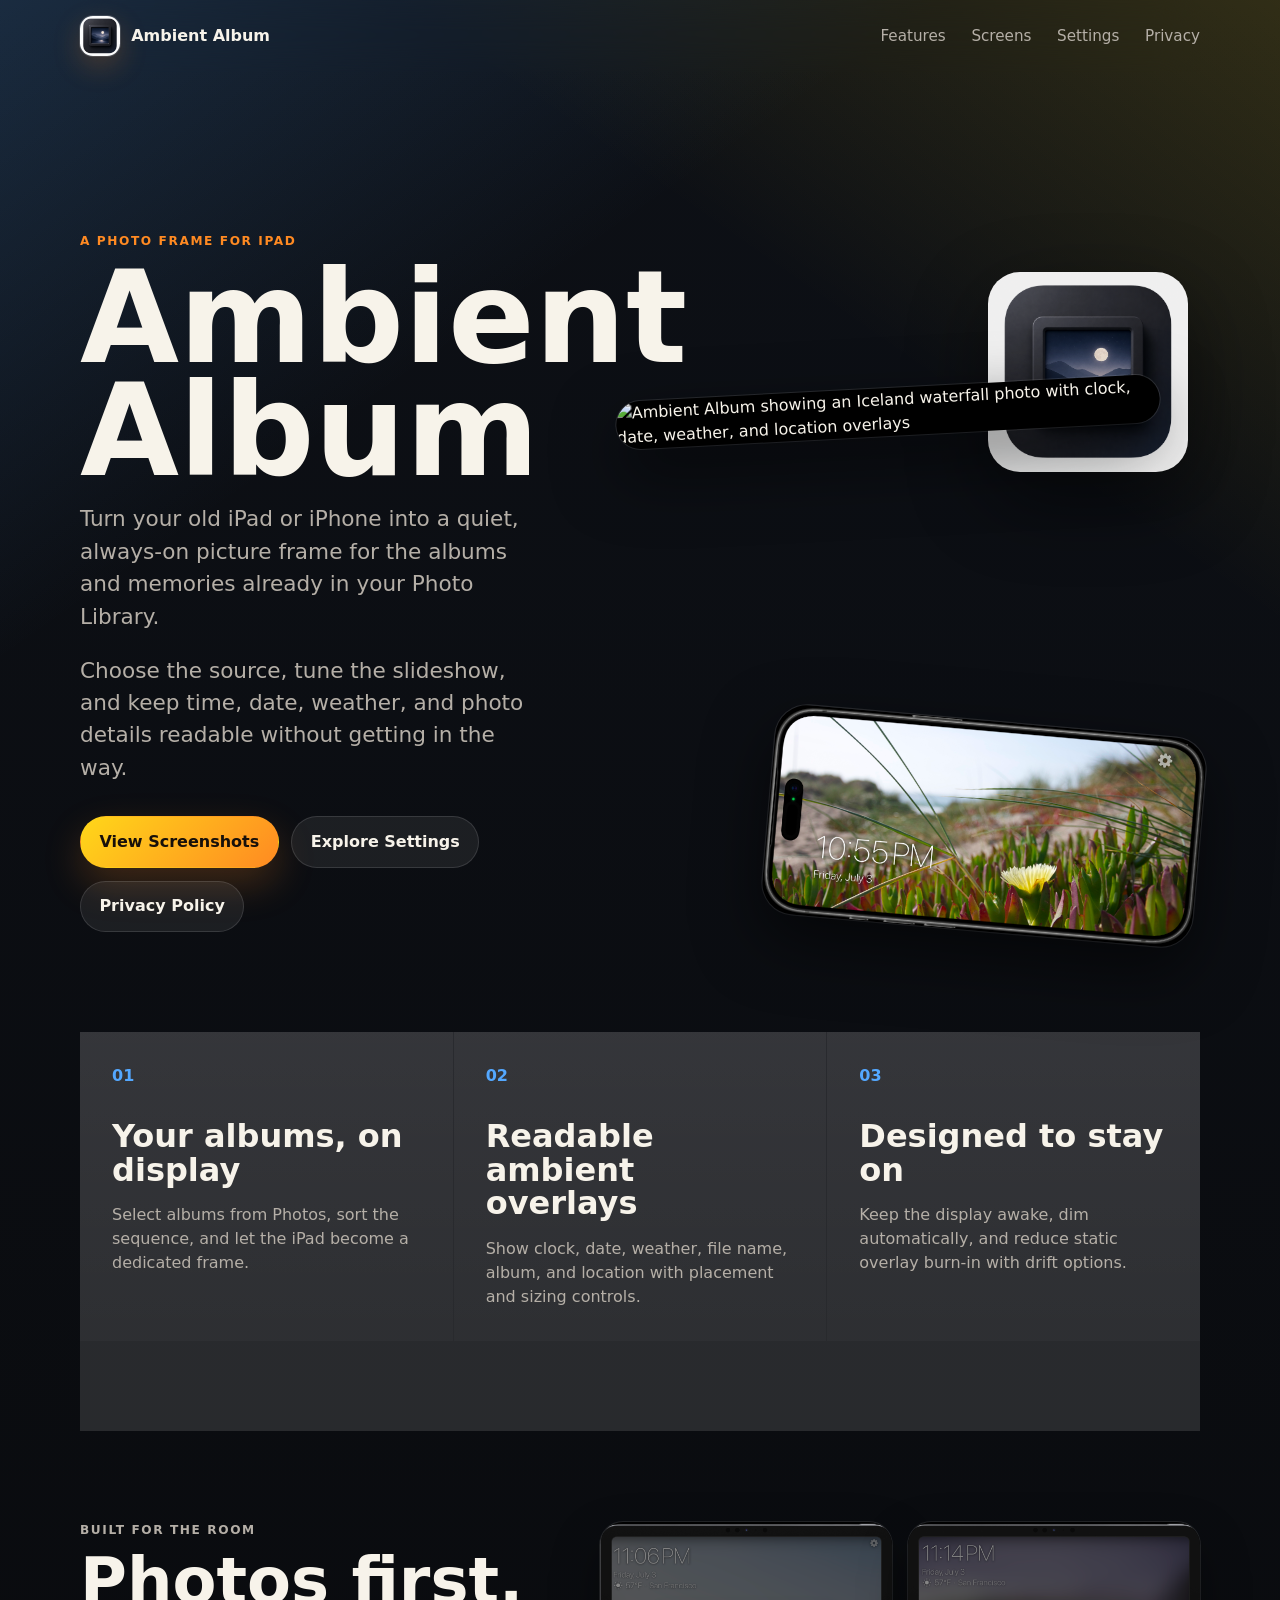
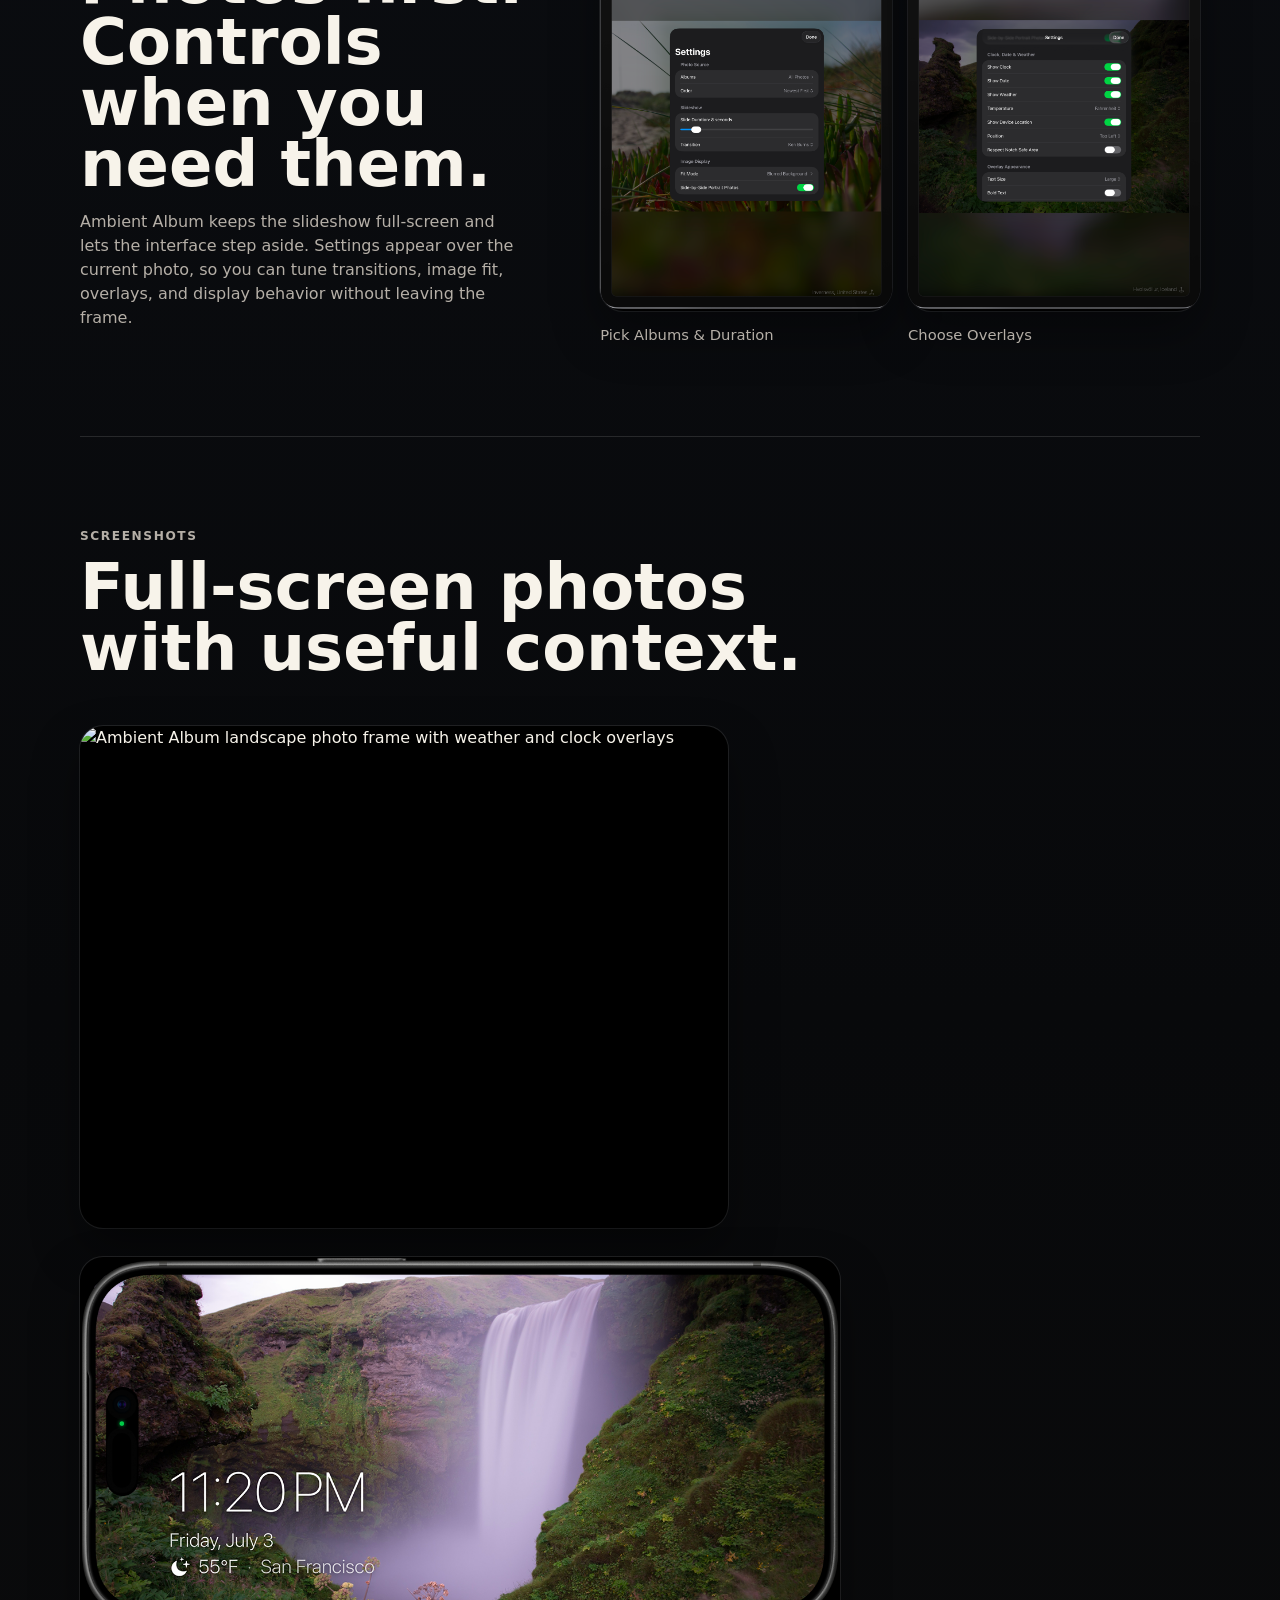
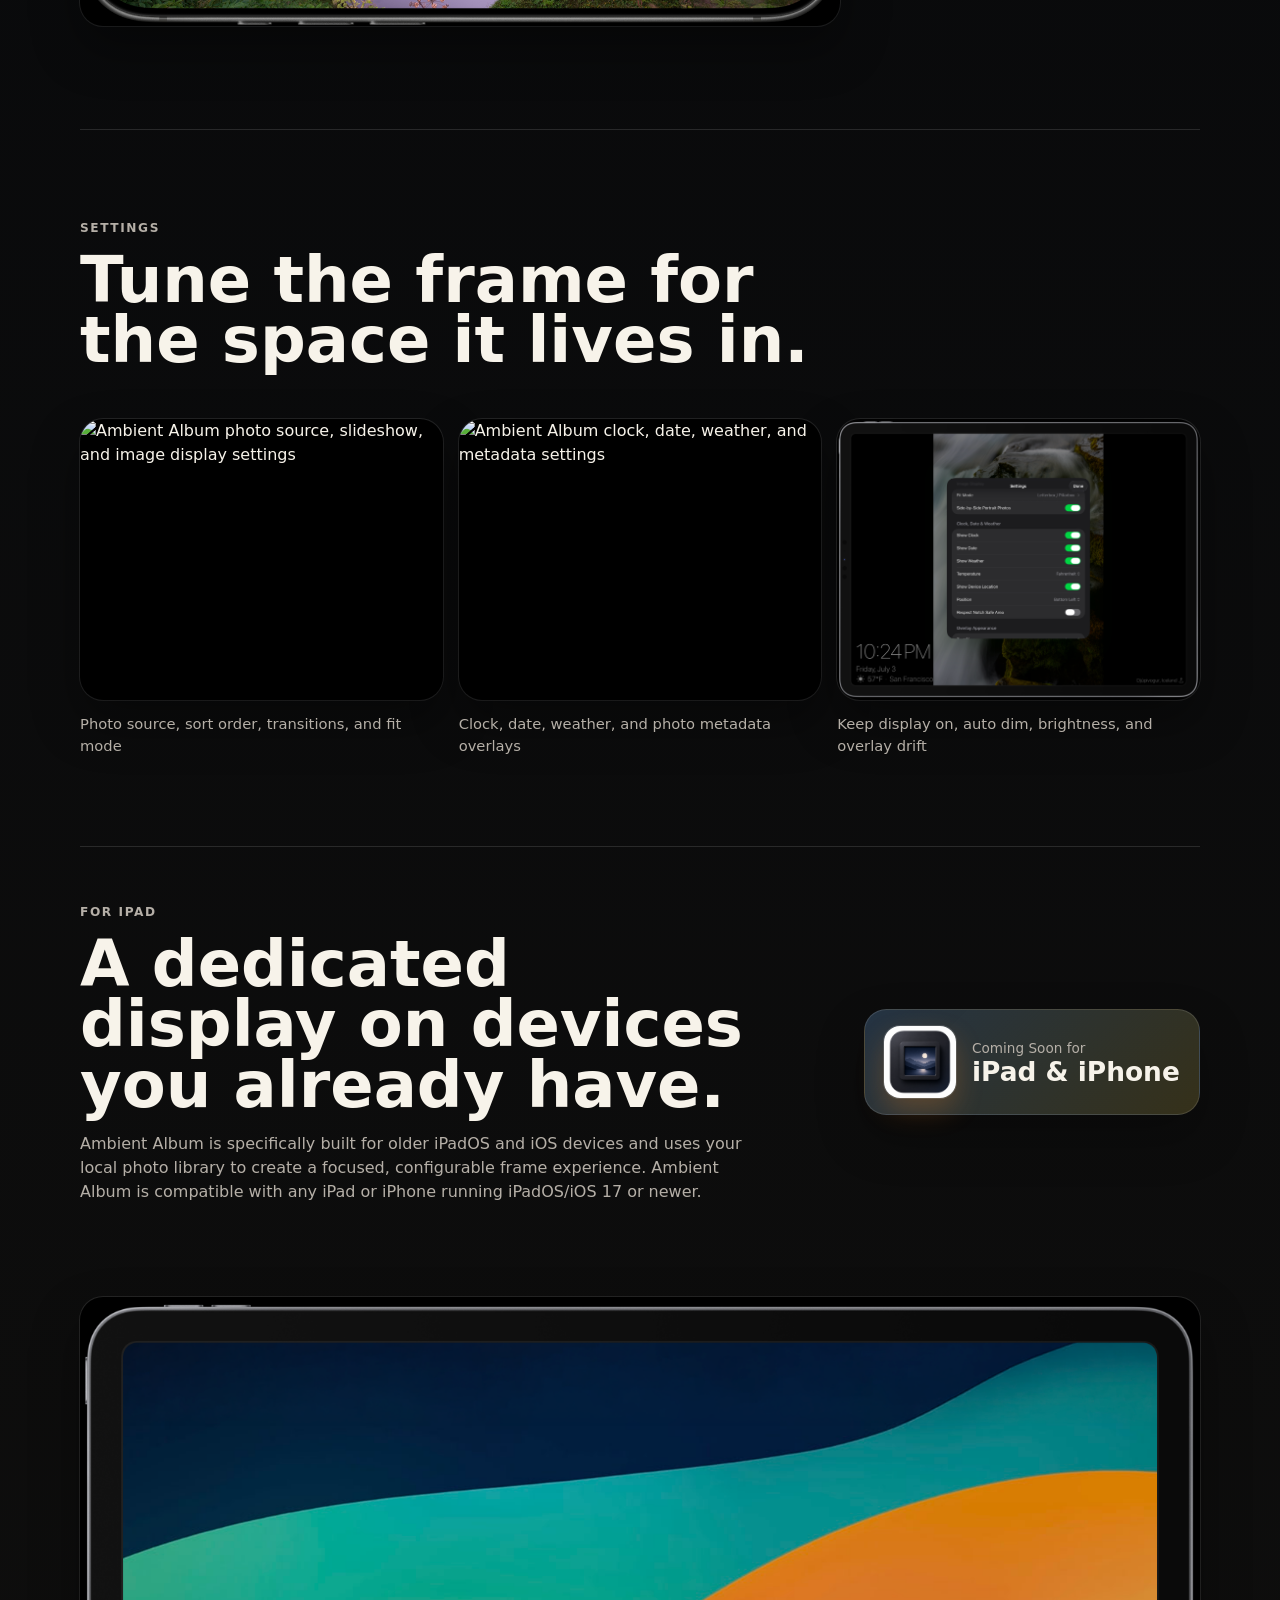
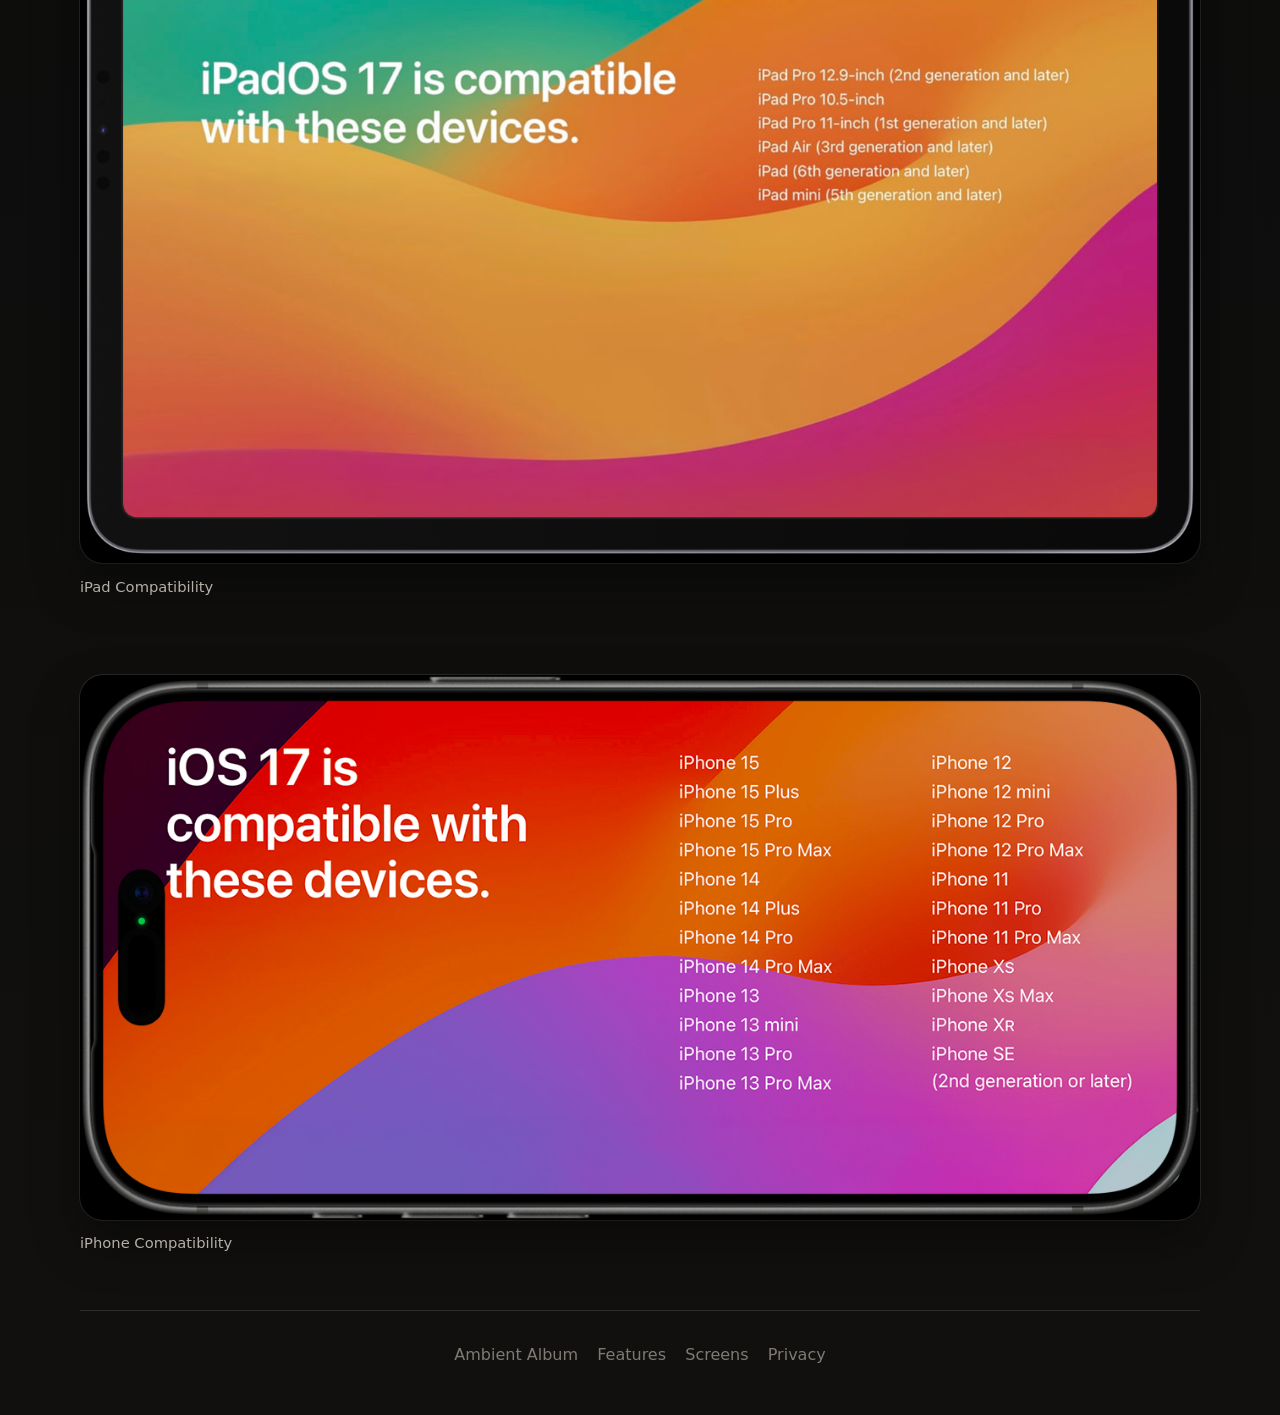
==== docs/index.html @ b1fc095b "Site v1" ====
<!doctype html>
<html lang="en">
<head>
    <meta charset="utf-8">
    <meta name="viewport" content="width=device-width, initial-scale=1">
    <meta name="description" content="Ambient Album turns an iPad into a calm digital picture frame with albums, weather, clock overlays, and slideshow controls.">
    <meta name="robots" content="index, follow">
    <meta property="og:type" content="website">
    <meta property="og:site_name" content="Ambient Album">
    <meta property="og:title" content="Ambient Album">
    <meta property="og:description" content="A quiet photo frame for iPad, built around your photo library.">
    <meta property="og:image" content="assets/ambient-album-icon.png">
    <meta name="twitter:card" content="summary_large_image">
    <meta name="twitter:title" content="Ambient Album">
    <meta name="twitter:description" content="Turn an iPad into a calm, always-on picture frame.">
    <meta name="twitter:image" content="assets/ambient-album-icon.png">
    <title>Ambient Album - iPad Picture Frame</title>
    <link rel="stylesheet" href="styles.css">
    <script type="application/ld+json">
    {
        "@context": "https://schema.org",
        "@type": "SoftwareApplication",
        "name": "Ambient Album",
        "applicationCategory": "PhotographyApplication",
        "operatingSystem": "iPadOS",
        "description": "Ambient Album turns an iPad into a digital photo frame with album selection, slideshow controls, weather, clock, and photo metadata overlays.",
        "image": "assets/ambient-album-icon.png",
        "publisher": {
            "@type": "Person",
            "name": "Derek Klein"
        }
    }
    </script>
</head>
<body>
    <header class="site-header">
        <a class="brand" href="#top" aria-label="Ambient Album home">
            <img src="assets/ambient-album-icon.png" alt="" width="40" height="40">
            <span>Ambient Album</span>
        </a>
        <nav aria-label="Primary navigation">
            <a href="#features">Features</a>
            <a href="#screens">Screens</a>
            <a href="#settings">Settings</a>
            <a href="privacy.html">Privacy</a>
        </nav>
    </header>

    <main id="top">
        <section class="hero">
            <div class="hero-copy">
                <p class="eyebrow">A photo frame for iPad</p>
                <h1>Ambient Album</h1>
                <p class="lede">
                    Turn your old iPad or iPhone into a quiet, always-on picture frame for the albums and memories already in your Photo Library.
                </p>
                <p class="lede">
                    Choose the source, tune the slideshow, and keep time, date, weather, and photo details readable without getting in the way.
                </p>
                <div class="hero-actions" aria-label="Primary actions">
                    <a class="button primary" href="#screens">View Screenshots</a>
                    <a class="button secondary" href="#settings">Explore Settings</a>
                    <a class="button secondary" href="privacy.html">Privacy Policy</a>
                </div>
            </div>

            <div class="hero-stage" aria-label="Ambient Album app screenshots">
                <img class="app-icon" src="assets/ambient-album-icon.png" alt="Ambient Album app icon">
                <img class="frame-shot main-shot" src="assets/iceland-hor.png" alt="Ambient Album showing an Iceland waterfall photo with clock, date, weather, and location overlays">
                <img class="frame-shot side-shot" src="assets/iphone_iverness.png" alt="Ambient Album settings over a dimmed slideshow">
            </div>
        </section>

        <section id="features" class="feature-strip" aria-label="Highlights">
            <article>
                <span>01</span>
                <h2>Your albums, on display</h2>
                <p>Select albums from Photos, sort the sequence, and let the iPad become a dedicated frame.</p>
            </article>
            <article>
                <span>02</span>
                <h2>Readable ambient overlays</h2>
                <p>Show clock, date, weather, file name, album, and location with placement and sizing controls.</p>
            </article>
            <article>
                <span>03</span>
                <h2>Designed to stay on</h2>
                <p>Keep the display awake, dim automatically, and reduce static overlay burn-in with drift options.</p>
            </article>
        </section>

        <section class="split-section">
            <div>
                <p class="eyebrow">Built for the room</p>
                <h2>Photos first. Controls when you need them.</h2>
                <p>
                    Ambient Album keeps the slideshow full-screen and lets the interface step aside. Settings appear over the current photo, so you can tune transitions, image fit, overlays, and display behavior without leaving the frame.
                </p>
            </div>
            <div class="mini-grid">
                <figure>
                    <img src="assets/settings-vert.png" alt="Settings display shown in Ambient Album">
                    <figcaption>Pick Albums & Duration</figcaption>
                </figure>
                <figure>
                    <img src="assets/settings-vert-2.png" alt="Portrait flower photo shown in Ambient Album">
                    <figcaption>Choose Overlays</figcaption>
                </figure>
            </div>
        </section>

        <section id="screens" class="screens-section">
            <div class="section-heading">
                <p class="eyebrow">Screenshots</p>
                <h2>Full-screen photos with useful context.</h2>
            </div>
            <div class="screens-grid">
                <figure class="wide">
                    <img src="assets/iceland-hor.png" alt="Ambient Album landscape photo frame with weather and clock overlays">
                    <figcaption></figcaption>
                </figure>
            </div>
            </p>
            <div class="screens-grid-iphone">
                <figure class="wide">
                    <img src="assets/iphone_iceland-hor.png" alt="Ambient Album iPhone compatibility screens">
                    <figcaption></figcaption>
                </figure>
            </div>
        </section>

        <section id="settings" class="screens-section settings-showcase">
            <div class="section-heading">
                <p class="eyebrow">Settings</p>
                <h2>Tune the frame for the space it lives in.</h2>
            </div>
            <div class="settings-grid">
                <figure>
                    <img src="assets/settings-slideshow.png" alt="Ambient Album photo source, slideshow, and image display settings">
                    <figcaption>Photo source, sort order, transitions, and fit mode</figcaption>
                </figure>
                <figure>
                    <img src="assets/settings-overlays.png" alt="Ambient Album clock, date, weather, and metadata settings">
                    <figcaption>Clock, date, weather, and photo metadata overlays</figcaption>
                </figure>
                <figure>
                    <img src="assets/settings-display.png" alt="Ambient Album display settings">
                    <figcaption>Keep display on, auto dim, brightness, and overlay drift</figcaption>
                </figure>
            </div>
        </section>

        <section class="download-section">
            <div>
                <p class="eyebrow">For iPad</p>
                <h2>A dedicated display on devices you already have.</h2>
                <p>Ambient Album is specifically built for older iPadOS and iOS devices and uses your local photo library to create a focused, configurable frame experience. Ambient Album is compatible with any iPad or iPhone running iPadOS/iOS 17 or newer.</p>
            </div>
            
            <div class="app-store-card" aria-label="Ambient Album app summary">
                <img src="assets/ambient-album-icon.png" alt="" width="72" height="72">
                <span>
                    <small>Coming Soon for</small>
                    <strong>iPad & iPhone</strong>
                </span>
            </div>
            
             <div class="screens-grid">
                <figure class="wide">
                    <img src="assets/ipad_compatablity.png" alt="Compatable with all iPads that run iPadOS 17 or later">
                    <figcaption>iPad Compatibility</figcaption>
                </figure>
            </div>
             <div class="screens-grid-iphone">
                <figure class="wide">
                    <img src="assets/iphone_compatablity.png" alt="Compatable with all iPhones that run iOS 17 or later">
                    <figcaption>iPhone Compatibility</figcaption>
                </figure>
            </div>
        </section>
    </main>

    <footer class="site-footer">
        <span>Ambient Album</span>
        <a href="#features">Features</a>
        <a href="#screens">Screens</a>
        <a href="privacy.html">Privacy</a>
    </footer>
</body>
</html>
---- docs/styles.css ----
:root {
    color-scheme: dark;
    --ink: #f7f3ea;
    --muted: #b5afa7;
    --dim: #7f7a74;
    --bg: #08090b;
    --panel: #17191d;
    --panel-2: #22242a;
    --line: rgba(255, 255, 255, 0.12);
    --blue: #54a8ff;
    --gold: #ffd719;
    --orange: #ff8a22;
    --green: #91d36f;
    --max: 1120px;
}

* {
    box-sizing: border-box;
}

html {
    scroll-behavior: smooth;
}

body {
    margin: 0;
    min-width: 320px;
    background:
        linear-gradient(145deg, rgba(84, 168, 255, 0.18), transparent 34rem),
        linear-gradient(215deg, rgba(255, 215, 25, 0.15), transparent 32rem),
        linear-gradient(180deg, #0d1016 0%, var(--bg) 42%, #11100e 100%);
    color: var(--ink);
    font-family: Inter, ui-sans-serif, system-ui, -apple-system, BlinkMacSystemFont, "SF Pro Display", "Segoe UI", sans-serif;
    line-height: 1.5;
}

img {
    display: block;
    max-width: 100%;
}

a {
    color: inherit;
    text-decoration: none;
}

a:hover {
    color: var(--gold);
}

.site-header {
    position: sticky;
    top: 0;
    z-index: 10;
    display: flex;
    align-items: center;
    justify-content: space-between;
    gap: 1rem;
    width: min(100% - 2rem, var(--max));
    margin: 0 auto;
    padding: 1rem 0;
    backdrop-filter: blur(22px);
}

.brand,
.site-header nav,
.hero-actions,
.site-footer {
    display: flex;
    align-items: center;
}

.brand {
    gap: 0.7rem;
    font-weight: 800;
    letter-spacing: 0;
}

.brand img {
    border-radius: 0.8rem;
    box-shadow: 0 0 0 1px rgba(255, 255, 255, 0.14), 0 10px 28px rgba(255, 138, 34, 0.22);
}

.site-header nav {
    gap: clamp(0.8rem, 3vw, 1.6rem);
    color: var(--muted);
    font-size: 0.95rem;
}

.hero {
    display: grid;
    grid-template-columns: minmax(0, 0.88fr) minmax(320px, 1.12fr);
    align-items: start;
    gap: clamp(2rem, 6vw, 5rem);
    width: min(100% - 2rem, var(--max));
    min-height: calc(90svh - 5rem);
    margin: 0 auto;
    padding: clamp(2rem, 5vw, 4rem) 0 clamp(3rem, 7vw, 5rem);
}

.hero-copy {
    position: relative;
    z-index: 2;
    padding-top: clamp(2rem, 8vw, 6rem);
}

.eyebrow {
    margin: 0 0 0.75rem;
    color: var(--orange);
    font-size: 0.76rem;
    font-weight: 800;
    letter-spacing: 0.13em;
    text-transform: uppercase;
}

h1,
h2,
h3,
p {
    margin-top: 0;
}

h1 {
    margin-bottom: 1rem;
    font-size: clamp(4rem, 10vw, 8rem);
    line-height: 0.88;
    letter-spacing: 0;
}

h2 {
    margin-bottom: 1rem;
    font-size: clamp(2rem, 5vw, 4.5rem);
    line-height: 0.95;
    letter-spacing: 0;
}

h3 {
    margin-bottom: 0.55rem;
    font-size: 1.12rem;
}

.lede {
    max-width: 42rem;
    color: var(--muted);
    font-size: clamp(1.1rem, 2vw, 1.35rem);
}

.hero-actions {
    flex-wrap: wrap;
    gap: 0.8rem;
    margin-top: 2rem;
}

.button {
    display: inline-flex;
    align-items: center;
    justify-content: center;
    min-height: 3rem;
    padding: 0.8rem 1.15rem;
    border: 1px solid var(--line);
    border-radius: 999px;
    font-weight: 800;
}

.button.primary {
    background: linear-gradient(135deg, var(--gold), var(--orange));
    color: #17100a;
    border-color: transparent;
    box-shadow: 0 16px 38px rgba(255, 138, 34, 0.22);
}

.button.secondary {
    color: var(--ink);
    background: rgba(255, 255, 255, 0.07);
}

.hero-stage {
    position: relative;
    z-index: 1;
    min-height: clamp(34rem, 54vw, 43rem);
    margin-top: clamp(5rem, 10vw, 8rem);
}

.app-icon {
    position: absolute;
    top: 0.5rem;
    right: 0.75rem;
    width: clamp(7rem, 17vw, 12.5rem);
    border-radius: 2rem;
    opacity: 0.94;
    filter: drop-shadow(0 28px 42px rgba(0, 0, 0, 0.52));
}

.frame-shot {
    position: absolute;
    border-radius: clamp(1.2rem, 2.6vw, 2rem);
    background: #000;
    box-shadow: 0 1.6rem 4rem rgba(0, 0, 0, 0.54), 0 0 0 1px rgba(255, 255, 255, 0.12);
}

.main-shot {
    left: 0;
    top: 18%;
    width: clamp(21rem, 44vw, 34rem);
    rotate: -3deg;
}

.side-shot {
    right: 0;
    bottom: 3%;
    width: clamp(17rem, 35vw, 27rem);
    rotate: 5deg;
}

.feature-strip,
.split-section,
.screens-section,
.download-section,
.privacy-section {
    width: min(100% - 2rem, var(--max));
    margin: 0 auto;
    padding: clamp(3rem, 7vw, 6rem) 0;
    border-top: 1px solid var(--line);
}

.feature-strip {
    display: grid;
    grid-template-columns: repeat(3, 1fr);
    gap: 1px;
    padding-top: 0;
    background: var(--line);
    border-top: 0;
}

.feature-strip article {
    min-height: 14rem;
    padding: clamp(1.3rem, 3vw, 2rem);
    background: linear-gradient(180deg, rgba(255, 255, 255, 0.055), rgba(255, 255, 255, 0.025));
}

.feature-strip span,
figcaption,
.section-heading p,
.privacy-section li,
.privacy-section p,
.split-section p {
    color: var(--muted);
}

.feature-strip span {
    display: block;
    margin-bottom: 2rem;
    color: var(--blue);
    font-weight: 900;
}

.feature-strip h2 {
    font-size: clamp(1.35rem, 2.6vw, 2rem);
    line-height: 1.05;
}

.feature-strip p {
    margin-bottom: 0;
    color: var(--muted);
}

.split-section,
.download-section {
    display: grid;
    grid-template-columns: minmax(0, 0.85fr) minmax(280px, 1.15fr);
    align-items: center;
    gap: clamp(2rem, 6vw, 5rem);
}

.mini-grid,
.screens-grid,
.screens-grid-iphone,
.settings-grid {
    display: grid;
    gap: 1rem;
}

.mini-grid {
    grid-template-columns: repeat(2, minmax(0, 1fr));
}

figure {
    margin: 0;
}

figure img {
    width: 100%;
    border-radius: 1.45rem;
    background: #000;
    box-shadow: 0 1.4rem 3rem rgba(0, 0, 0, 0.36), 0 0 0 1px rgba(255, 255, 255, 0.1);
}

.mini-grid img {
    aspect-ratio: 3 / 4;
    object-fit: cover;
}

figcaption {
    margin-top: 0.8rem;
    font-size: 0.92rem;
}

.section-heading {
    max-width: 46rem;
    margin-bottom: clamp(1.5rem, 4vw, 3rem);
}

.screens-grid {
    grid-template-columns: 1.35fr repeat(3, minmax(0, 0.72fr));
    align-items: end;
}

.screens-grid .wide {
    grid-column: span 2;
}

.screens-grid .wide img {
    aspect-ratio: 2960 / 2290;
    object-fit: cover;
}

.screens-grid figure:not(.wide) img {
    aspect-ratio: 3 / 4;
    object-fit: cover;
}

.screens-grid-iphone {
    grid-column: 1 / -1;
    grid-template-columns: minmax(0, 1fr);
    align-items: end;
    width: min(100%, 760px);
}

.screens-grid-iphone img {
    aspect-ratio: 1324 / 644;
    object-fit: contain;
    object-position: center;
    width: min(100%, 760px);
}

.settings-grid {
    grid-template-columns: repeat(3, minmax(0, 1fr));
}

.settings-grid img {
    aspect-ratio: 2960 / 2290;
    object-fit: cover;
    object-position: center;
}

.download-section {
    grid-template-columns: minmax(0, 1fr) auto;
    padding-block: clamp(2rem, 5vw, 3.5rem);
}

.download-section p {
    max-width: 42rem;
    color: var(--muted);
}

.download-section .screens-grid {
    grid-column: 1 / -1;
}

.download-section .screens-grid .wide {
    grid-column: 1 / -1;
}

.download-section .screens-grid-iphone {
    grid-column: 1 / -1;
    width: 100%;
    max-width: none;
}

.download-section .screens-grid-iphone img {
    width: 100%;
    aspect-ratio: 1324 / 644;
    object-fit: contain;
}

.app-store-card {
    display: grid;
    grid-template-columns: auto 1fr;
    align-items: center;
    gap: 1rem;
    min-width: min(100%, 20rem);
    padding: 1rem 1.2rem;
    color: var(--ink);
    background:
        linear-gradient(135deg, rgba(84, 168, 255, 0.18), rgba(255, 215, 25, 0.12)),
        rgba(255, 255, 255, 0.06);
    border: 1px solid var(--line);
    border-radius: 1.4rem;
    box-shadow: 0 1.4rem 3rem rgba(0, 0, 0, 0.26);
}

.app-store-card img {
    border-radius: 1rem;
    box-shadow: 0 0 0 1px rgba(255, 255, 255, 0.14), 0 12px 28px rgba(255, 138, 34, 0.24);
}

.app-store-card small,
.app-store-card strong {
    display: block;
}

.app-store-card small {
    color: var(--muted);
    font-size: 0.85rem;
}

.app-store-card strong {
    font-size: 1.65rem;
    line-height: 1.05;
}

.privacy-page {
    padding-top: clamp(2rem, 6vw, 5rem);
}

.privacy-page h1 {
    max-width: 48rem;
    margin-bottom: 1rem;
    font-size: clamp(2.6rem, 7vw, 5.5rem);
    line-height: 0.95;
}

.policy {
    max-width: 48rem;
    padding: clamp(1.2rem, 3vw, 2rem);
    background: rgba(255, 255, 255, 0.045);
    border: 1px solid var(--line);
    border-radius: 1.5rem;
}

.policy section + section {
    margin-top: clamp(1.8rem, 4vw, 3rem);
    padding-top: clamp(1.8rem, 4vw, 3rem);
    border-top: 1px solid var(--line);
}

.policy h2 {
    color: var(--blue);
    margin-bottom: 0.85rem;
    font-size: clamp(1.35rem, 2.8vw, 1.9rem);
    line-height: 1.12;
}

.policy p:last-child {
    margin-bottom: 0;
}

.site-footer {
    justify-content: center;
    gap: 1.2rem;
    width: min(100% - 2rem, var(--max));
    margin: 0 auto;
    padding: 2rem 0 3rem;
    border-top: 1px solid var(--line);
    color: var(--dim);
}

@media (max-width: 860px) {
    .hero,
    .split-section,
    .download-section {
        grid-template-columns: 1fr;
    }

    .hero {
        min-height: auto;
        padding-top: 2rem;
    }

    .hero-copy {
        padding-top: 0;
    }

    .hero-stage {
        min-height: 31rem;
        margin-top: 0;
    }

    .feature-strip {
        grid-template-columns: 1fr;
    }

    .screens-grid,
    .settings-grid {
        grid-template-columns: repeat(2, minmax(0, 1fr));
    }

    .screens-grid .wide {
        grid-column: 1 / -1;
    }
}

@media (max-width: 560px) {
    .site-header {
        align-items: flex-start;
        flex-direction: column;
    }

    .site-header nav {
        width: 100%;
        justify-content: space-between;
        gap: 0.75rem;
        overflow-x: auto;
        padding-bottom: 0.15rem;
    }

    .hero-stage {
        min-height: 28rem;
    }

    .app-icon {
        width: 6.5rem;
        right: 0;
    }

    .main-shot {
        left: 0;
        width: 19rem;
    }

    .side-shot {
        width: 16rem;
    }

    .mini-grid,
    .screens-grid,
    .screens-grid-iphone,
    .settings-grid {
        grid-template-columns: 1fr;
    }
}
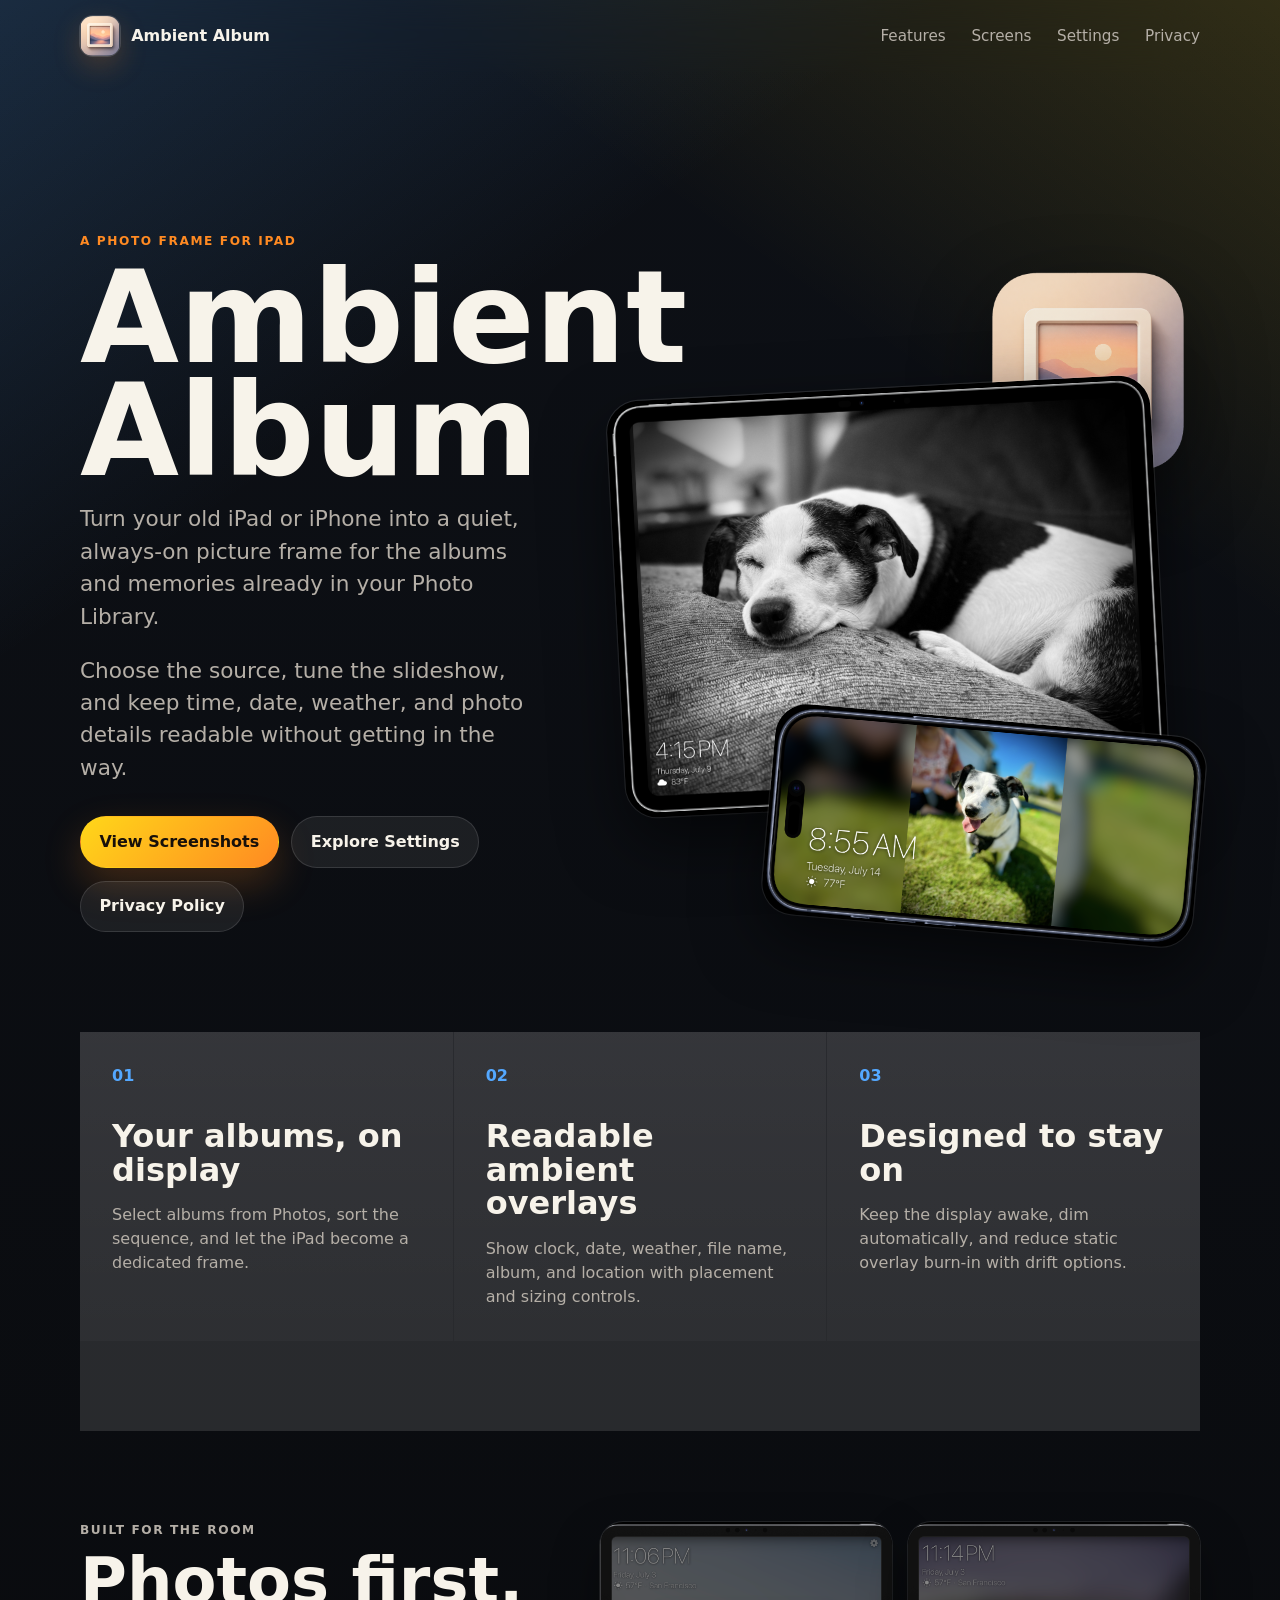
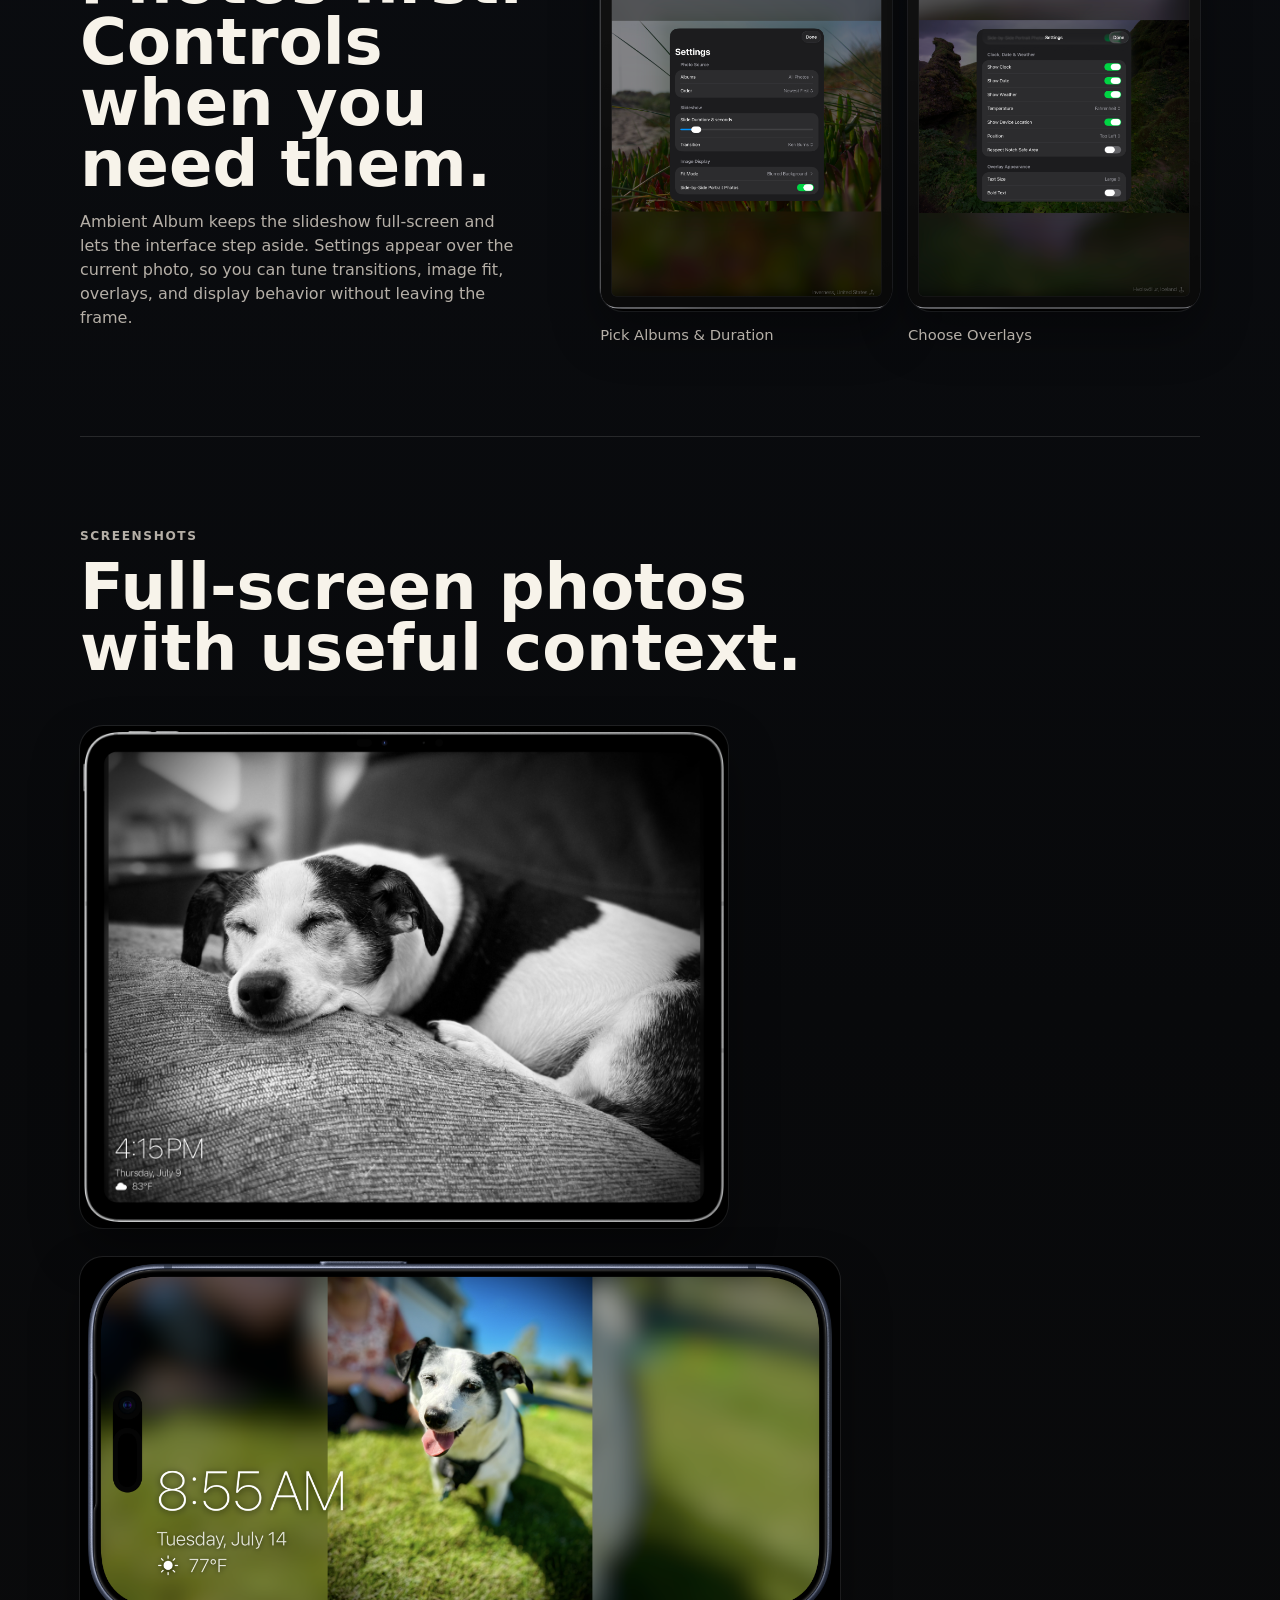
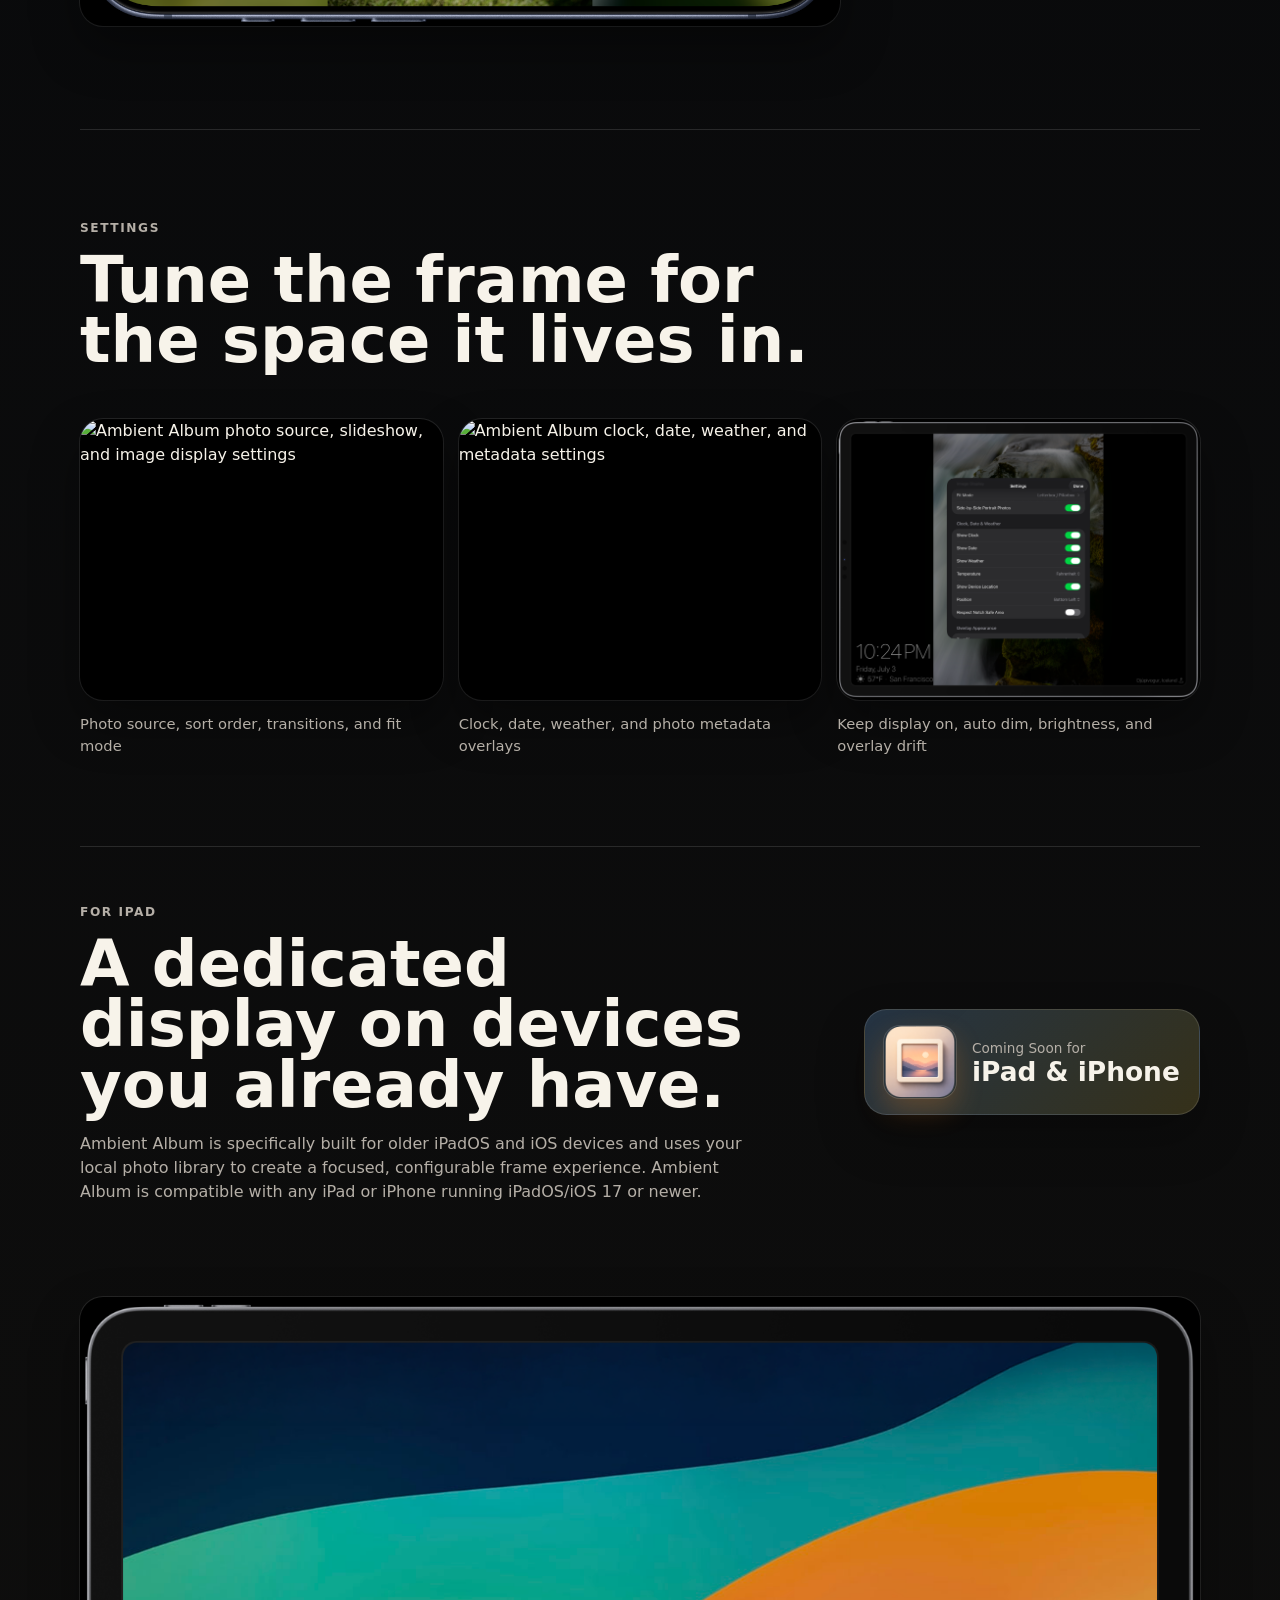
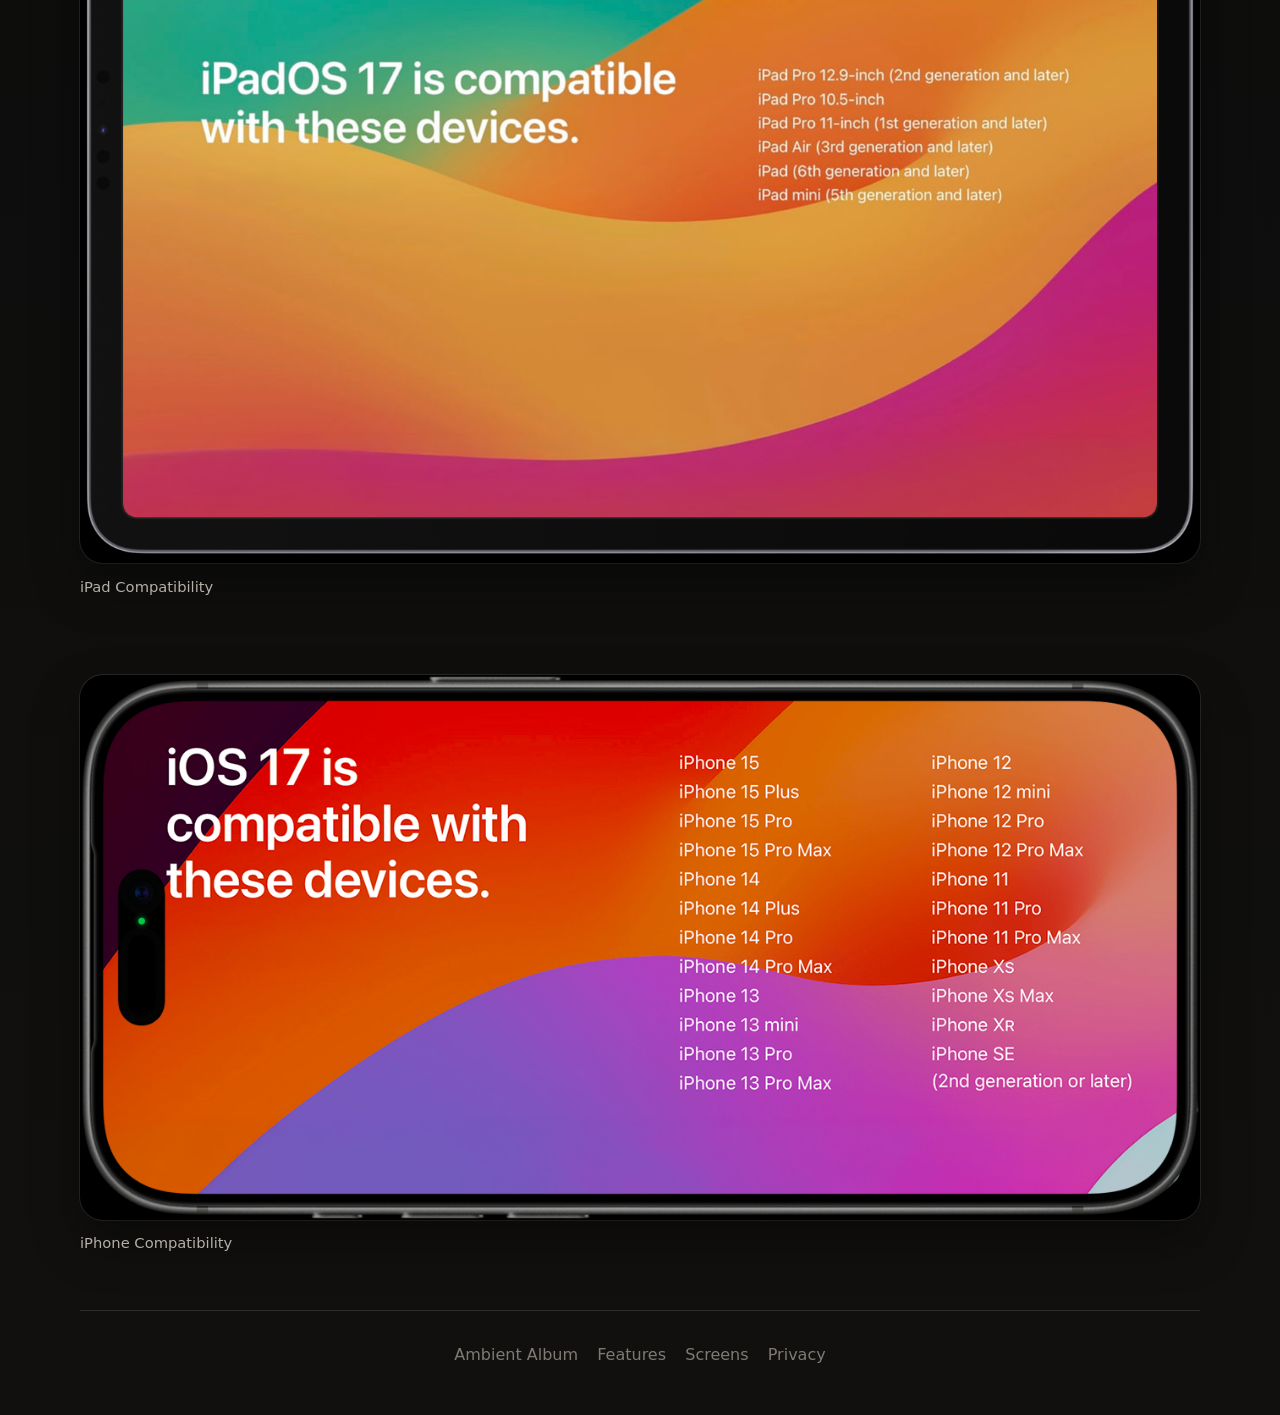
==== commit 4548cffd: "Updated images" ====
--- a/docs/index.html
+++ b/docs/index.html
@@ -66,8 +66,8 @@
 
             <div class="hero-stage" aria-label="Ambient Album app screenshots">
                 <img class="app-icon" src="assets/ambient-album-icon.png" alt="Ambient Album app icon">
-                <img class="frame-shot main-shot" src="assets/iceland-hor.png" alt="Ambient Album showing an Iceland waterfall photo with clock, date, weather, and location overlays">
-                <img class="frame-shot side-shot" src="assets/iphone_iverness.png" alt="Ambient Album settings over a dimmed slideshow">
+                <img class="frame-shot main-shot" src="assets/Maggie_BW_Sleep_Landscape.png" alt="Ambient Album showing an Iceland waterfall photo with clock, date, weather, and location overlays">
+                <img class="frame-shot side-shot" src="assets/Maggie_Smile_landcape.png" alt="Ambient Album settings over a dimmed slideshow">
             </div>
         </section>
 
@@ -116,14 +116,14 @@
             </div>
             <div class="screens-grid">
                 <figure class="wide">
-                    <img src="assets/iceland-hor.png" alt="Ambient Album landscape photo frame with weather and clock overlays">
+                    <img src="assets/Maggie_BW_Sleep_Landscape.png" alt="Ambient Album landscape photo frame with weather and clock overlays">
                     <figcaption></figcaption>
                 </figure>
             </div>
             </p>
             <div class="screens-grid-iphone">
                 <figure class="wide">
-                    <img src="assets/iphone_iceland-hor.png" alt="Ambient Album iPhone compatibility screens">
+                    <img src="assets/Maggie_Smile_landcape.png" alt="Ambient Album iPhone compatibility screens">
                     <figcaption></figcaption>
                 </figure>
             </div>
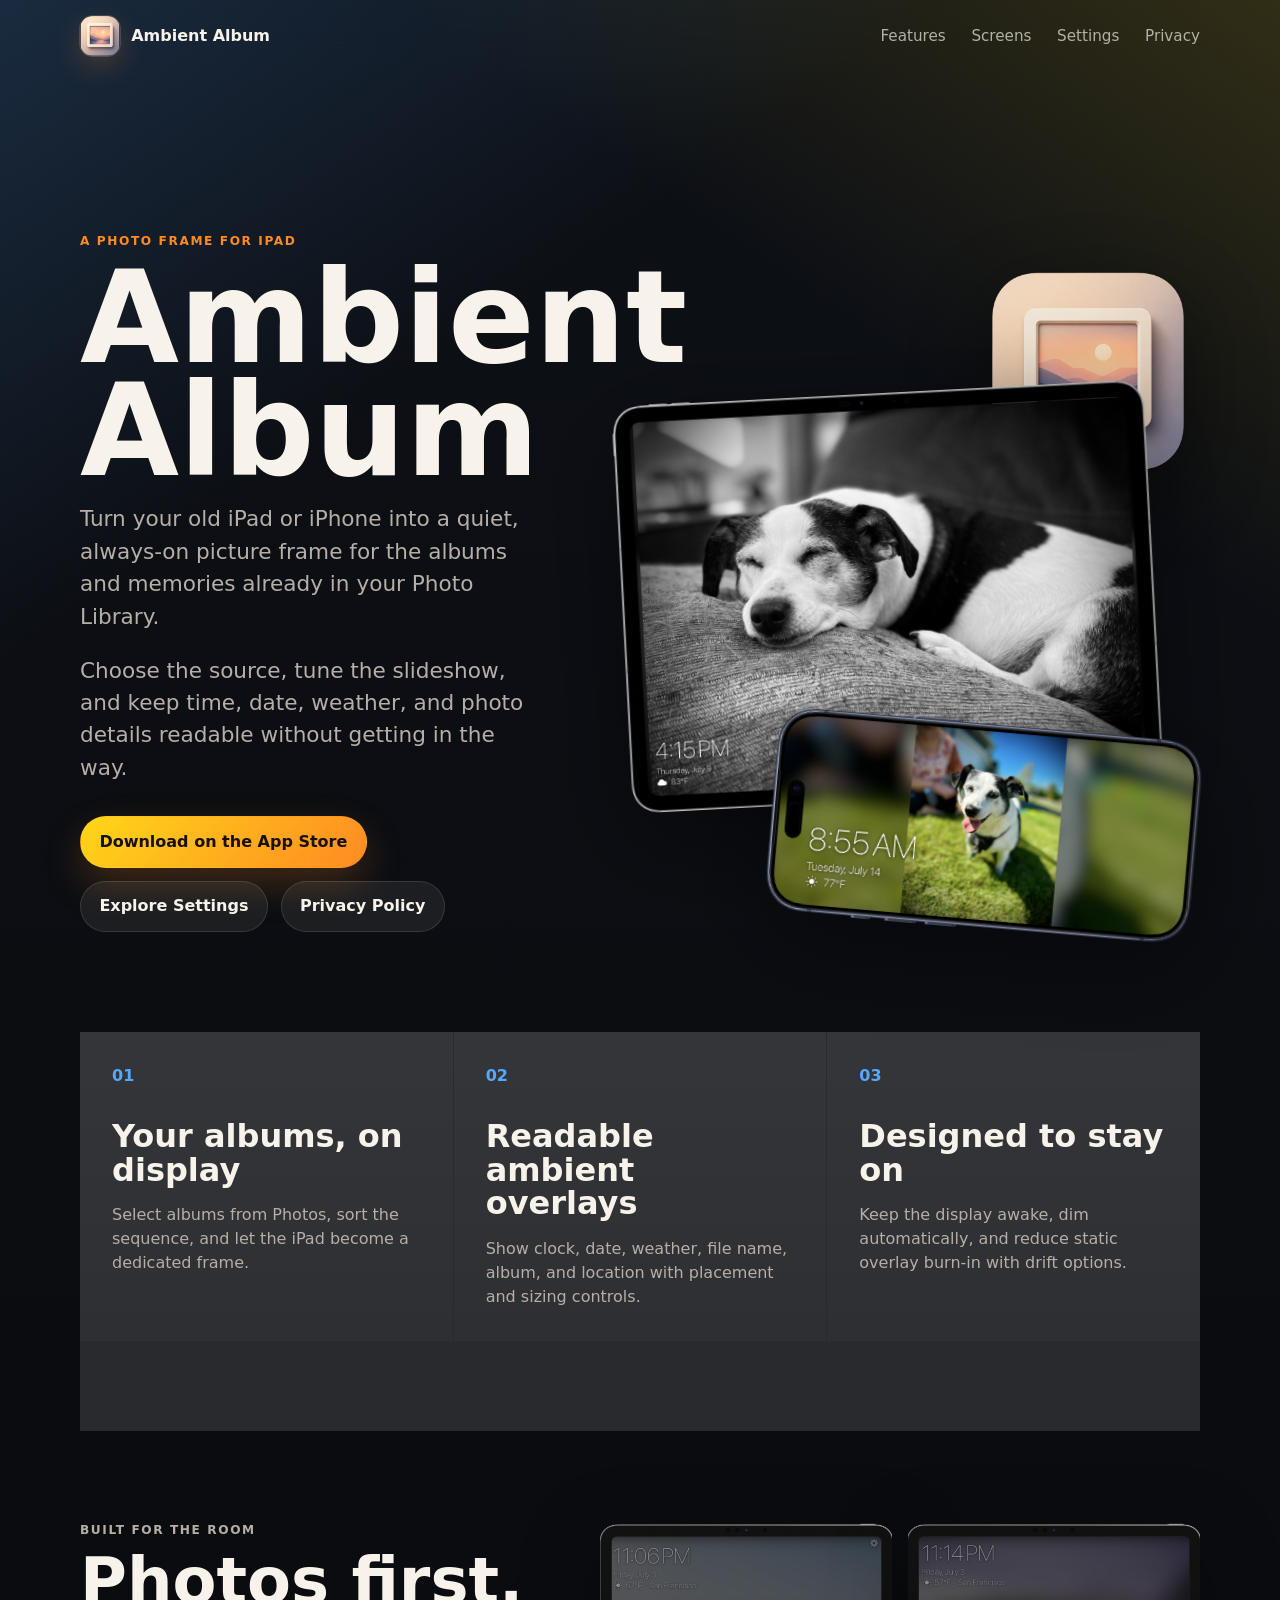
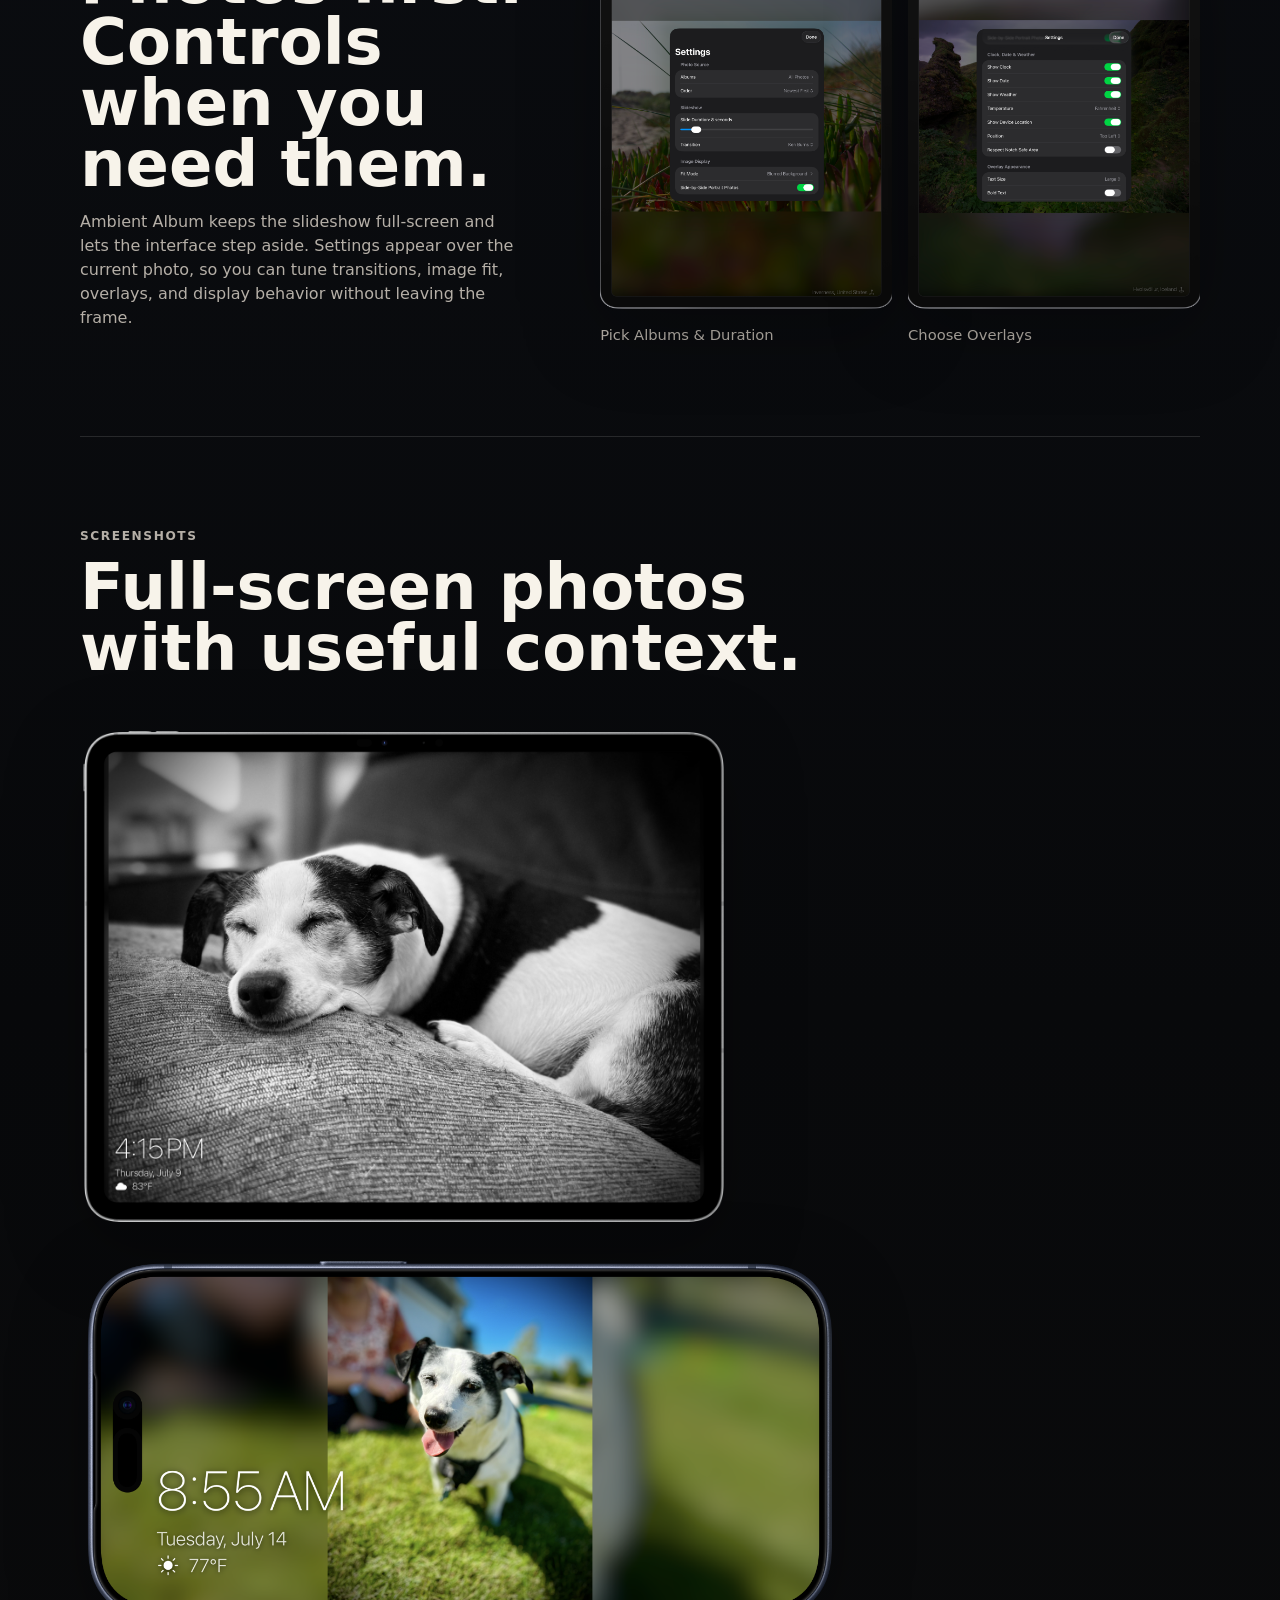
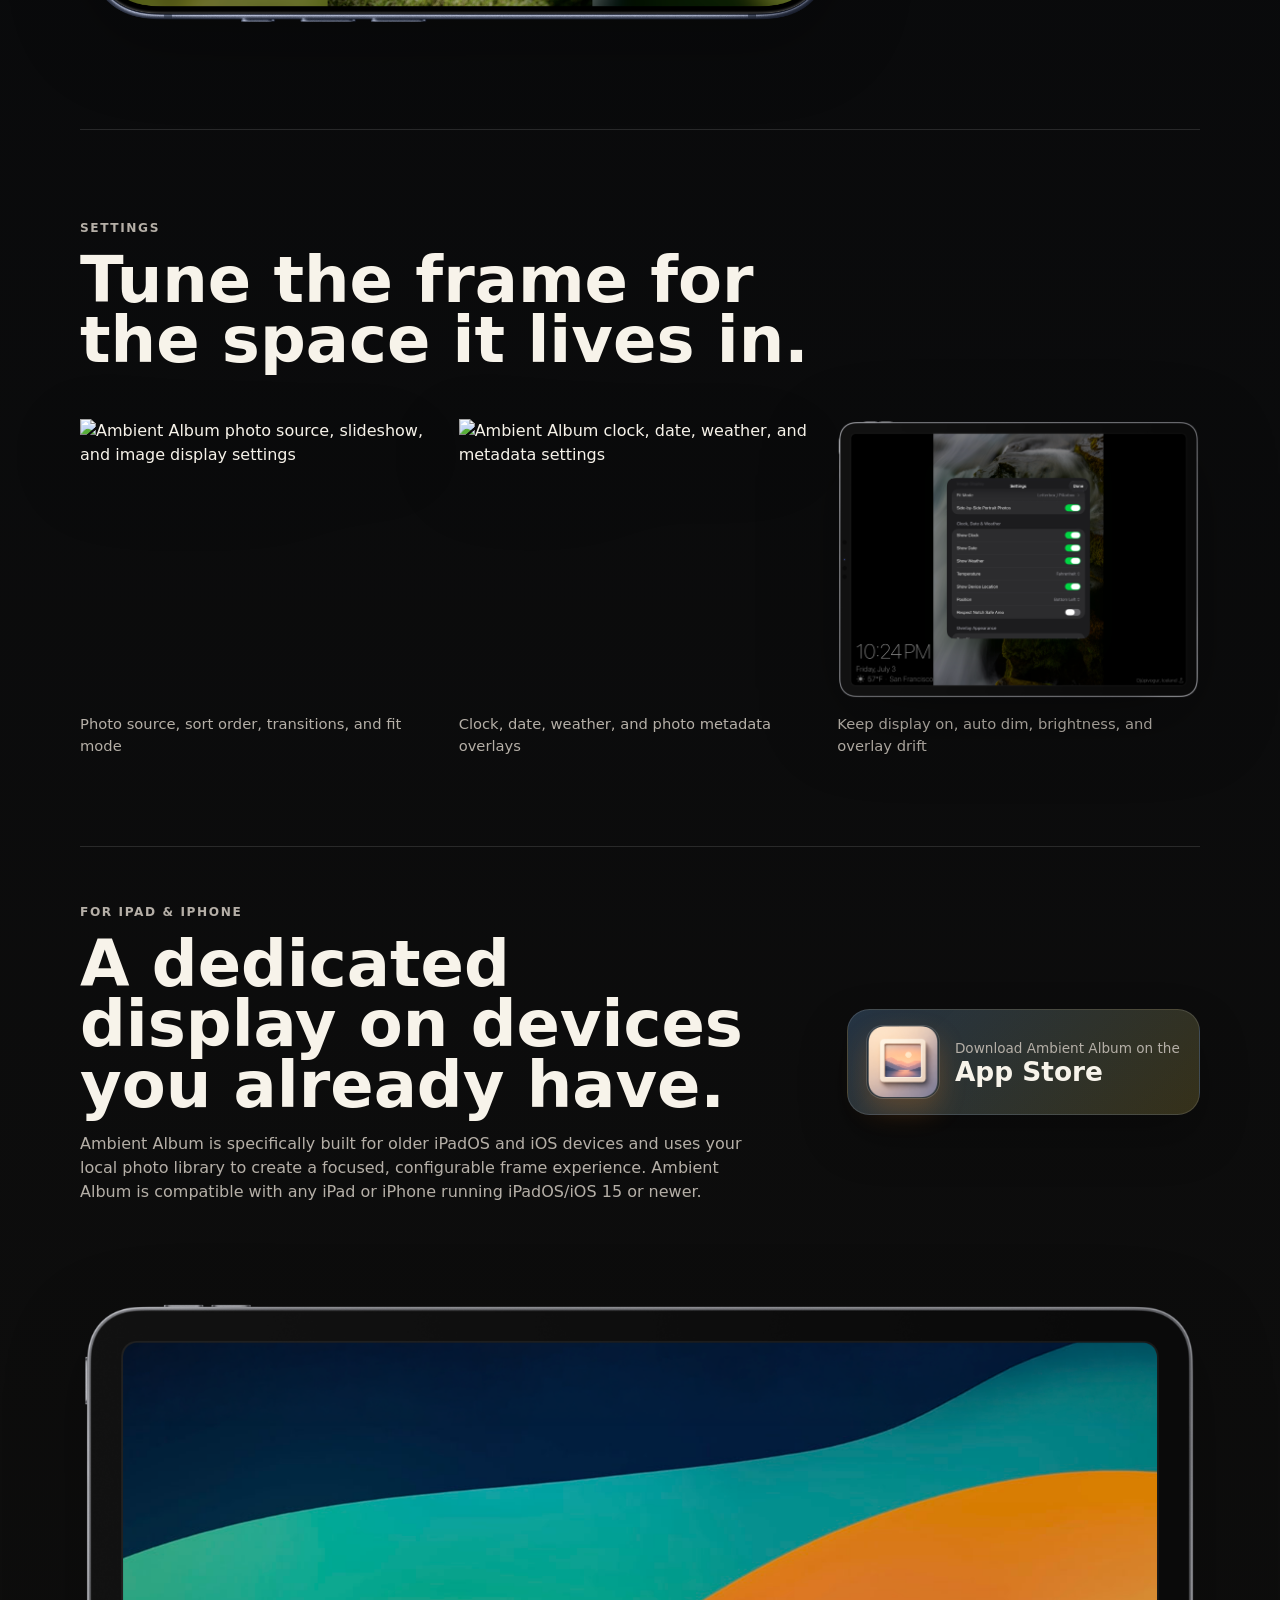
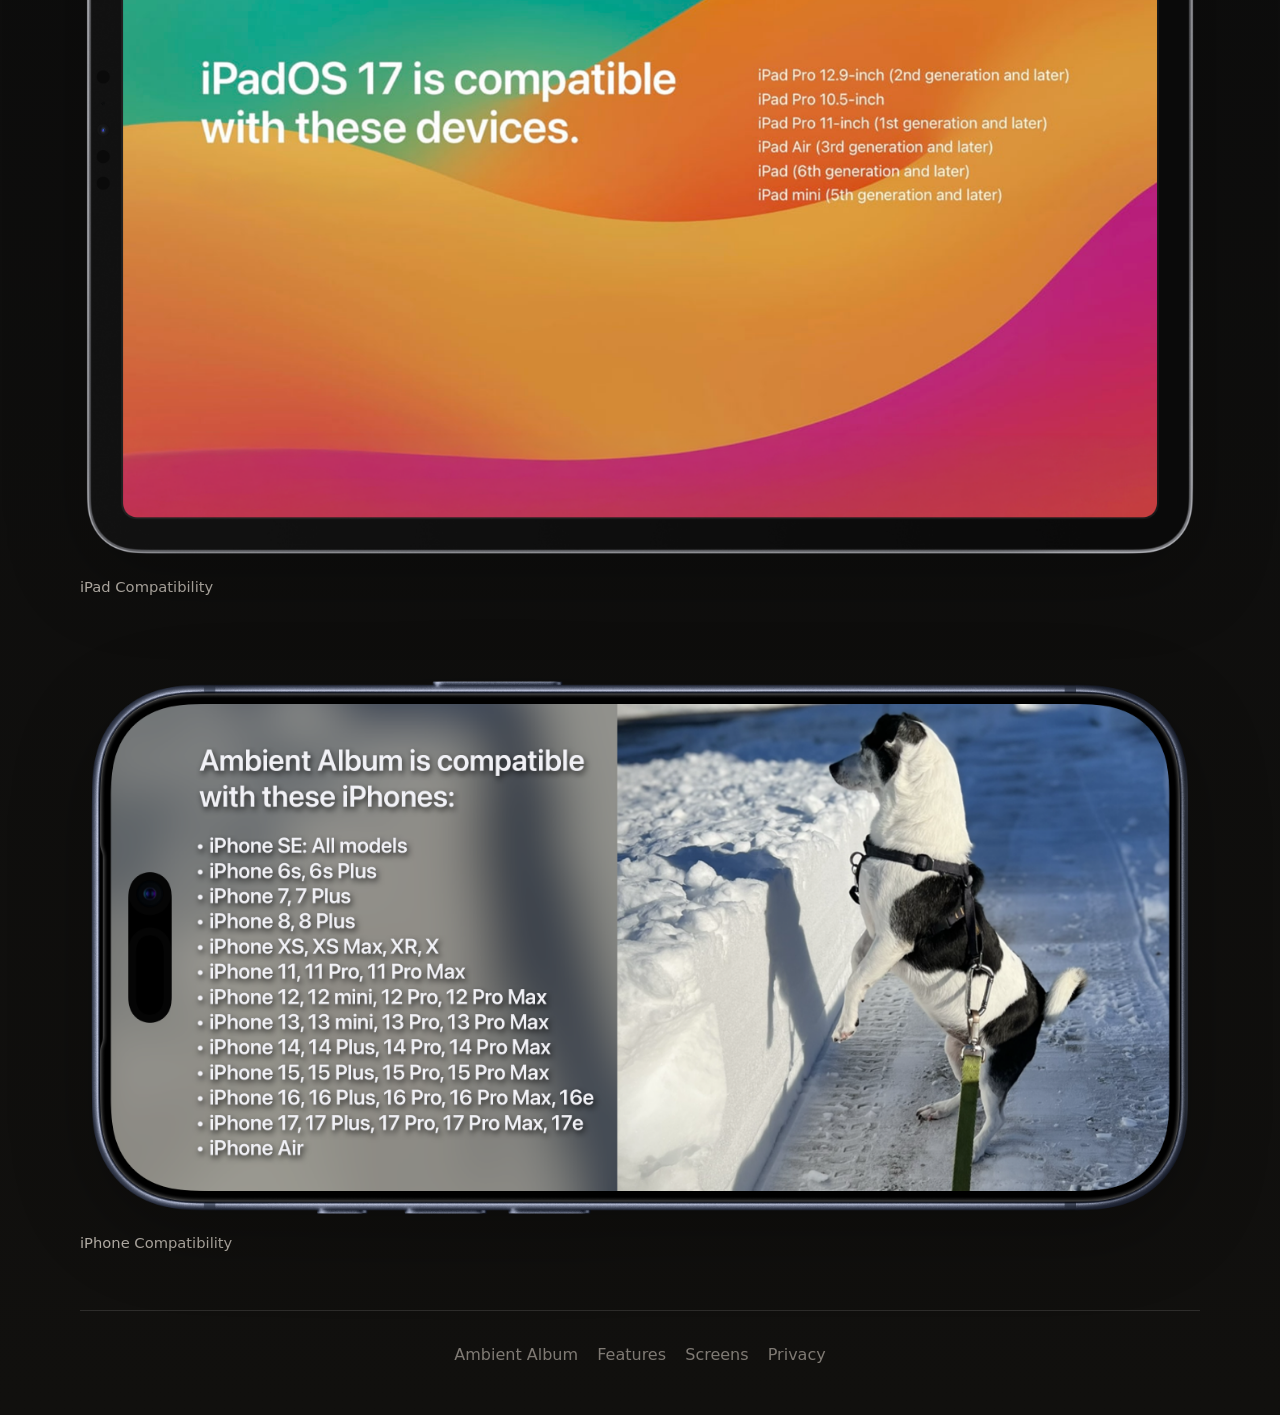
==== commit 82e3e549: "Updated Website Graphics" ====
--- a/docs/index.html
+++ b/docs/index.html
@@ -58,7 +58,7 @@
                     Choose the source, tune the slideshow, and keep time, date, weather, and photo details readable without getting in the way.
                 </p>
                 <div class="hero-actions" aria-label="Primary actions">
-                    <a class="button primary" href="#screens">View Screenshots</a>
+                    <a class="button primary" href="https://apps.apple.com/us/app/ambient-album/id6778562156">Download on the App Store</a>
                     <a class="button secondary" href="#settings">Explore Settings</a>
                     <a class="button secondary" href="privacy.html">Privacy Policy</a>
                 </div>
@@ -152,18 +152,18 @@
 
         <section class="download-section">
             <div>
-                <p class="eyebrow">For iPad</p>
+                <p class="eyebrow">For iPad & iPhone</p>
                 <h2>A dedicated display on devices you already have.</h2>
-                <p>Ambient Album is specifically built for older iPadOS and iOS devices and uses your local photo library to create a focused, configurable frame experience. Ambient Album is compatible with any iPad or iPhone running iPadOS/iOS 17 or newer.</p>
+                <p>Ambient Album is specifically built for older iPadOS and iOS devices and uses your local photo library to create a focused, configurable frame experience. Ambient Album is compatible with any iPad or iPhone running iPadOS/iOS 15 or newer.</p>
             </div>
             
-            <div class="app-store-card" aria-label="Ambient Album app summary">
+            <a class="app-store-card" href="https://apps.apple.com/us/app/ambient-album/id6778562156" aria-label="Download Ambient Album on the App Store">
                 <img src="assets/ambient-album-icon.png" alt="" width="72" height="72">
                 <span>
-                    <small>Coming Soon for</small>
-                    <strong>iPad & iPhone</strong>
+                    <small>Download Ambient Album on the</small>
+                    <strong>App Store</strong>
                 </span>
-            </div>
+            </a>
             
              <div class="screens-grid">
                 <figure class="wide">
--- a/docs/styles.css
+++ b/docs/styles.css
@@ -193,9 +193,10 @@
 
 .frame-shot {
     position: absolute;
-    border-radius: clamp(1.2rem, 2.6vw, 2rem);
-    background: #000;
-    box-shadow: 0 1.6rem 4rem rgba(0, 0, 0, 0.54), 0 0 0 1px rgba(255, 255, 255, 0.12);
+    border-radius: 0;
+    background: transparent;
+    box-shadow: none;
+    filter: drop-shadow(0 1.6rem 3rem rgba(0, 0, 0, 0.42));
 }
 
 .main-shot {
@@ -290,9 +291,10 @@
 
 figure img {
     width: 100%;
-    border-radius: 1.45rem;
-    background: #000;
-    box-shadow: 0 1.4rem 3rem rgba(0, 0, 0, 0.36), 0 0 0 1px rgba(255, 255, 255, 0.1);
+    border-radius: 0;
+    background: transparent;
+    box-shadow: none;
+    filter: drop-shadow(0 1.4rem 2.4rem rgba(0, 0, 0, 0.28));
 }
 
 .mini-grid img {
@@ -399,6 +401,11 @@
     box-shadow: 0 1.4rem 3rem rgba(0, 0, 0, 0.26);
 }
 
+.app-store-card:hover {
+    color: var(--ink);
+    border-color: rgba(255, 215, 25, 0.45);
+}
+
 .app-store-card img {
     border-radius: 1rem;
     box-shadow: 0 0 0 1px rgba(255, 255, 255, 0.14), 0 12px 28px rgba(255, 138, 34, 0.24);
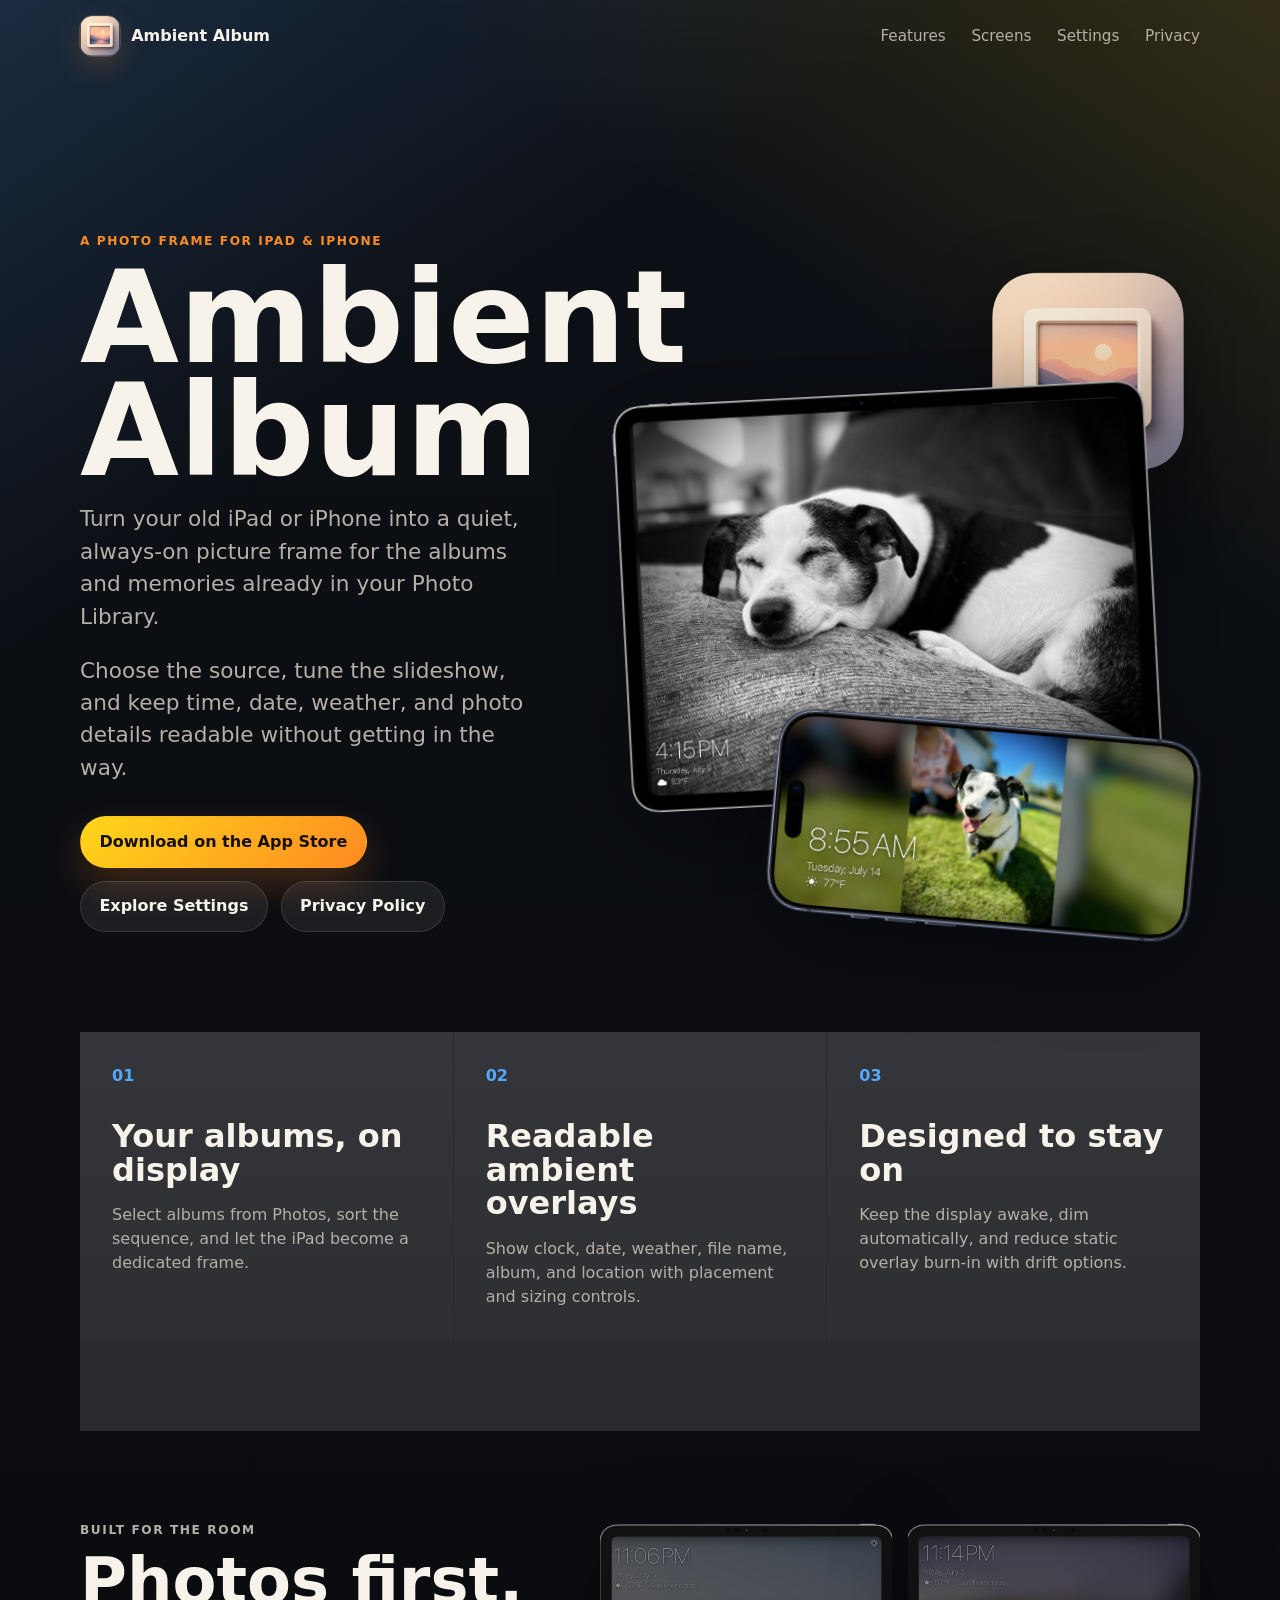
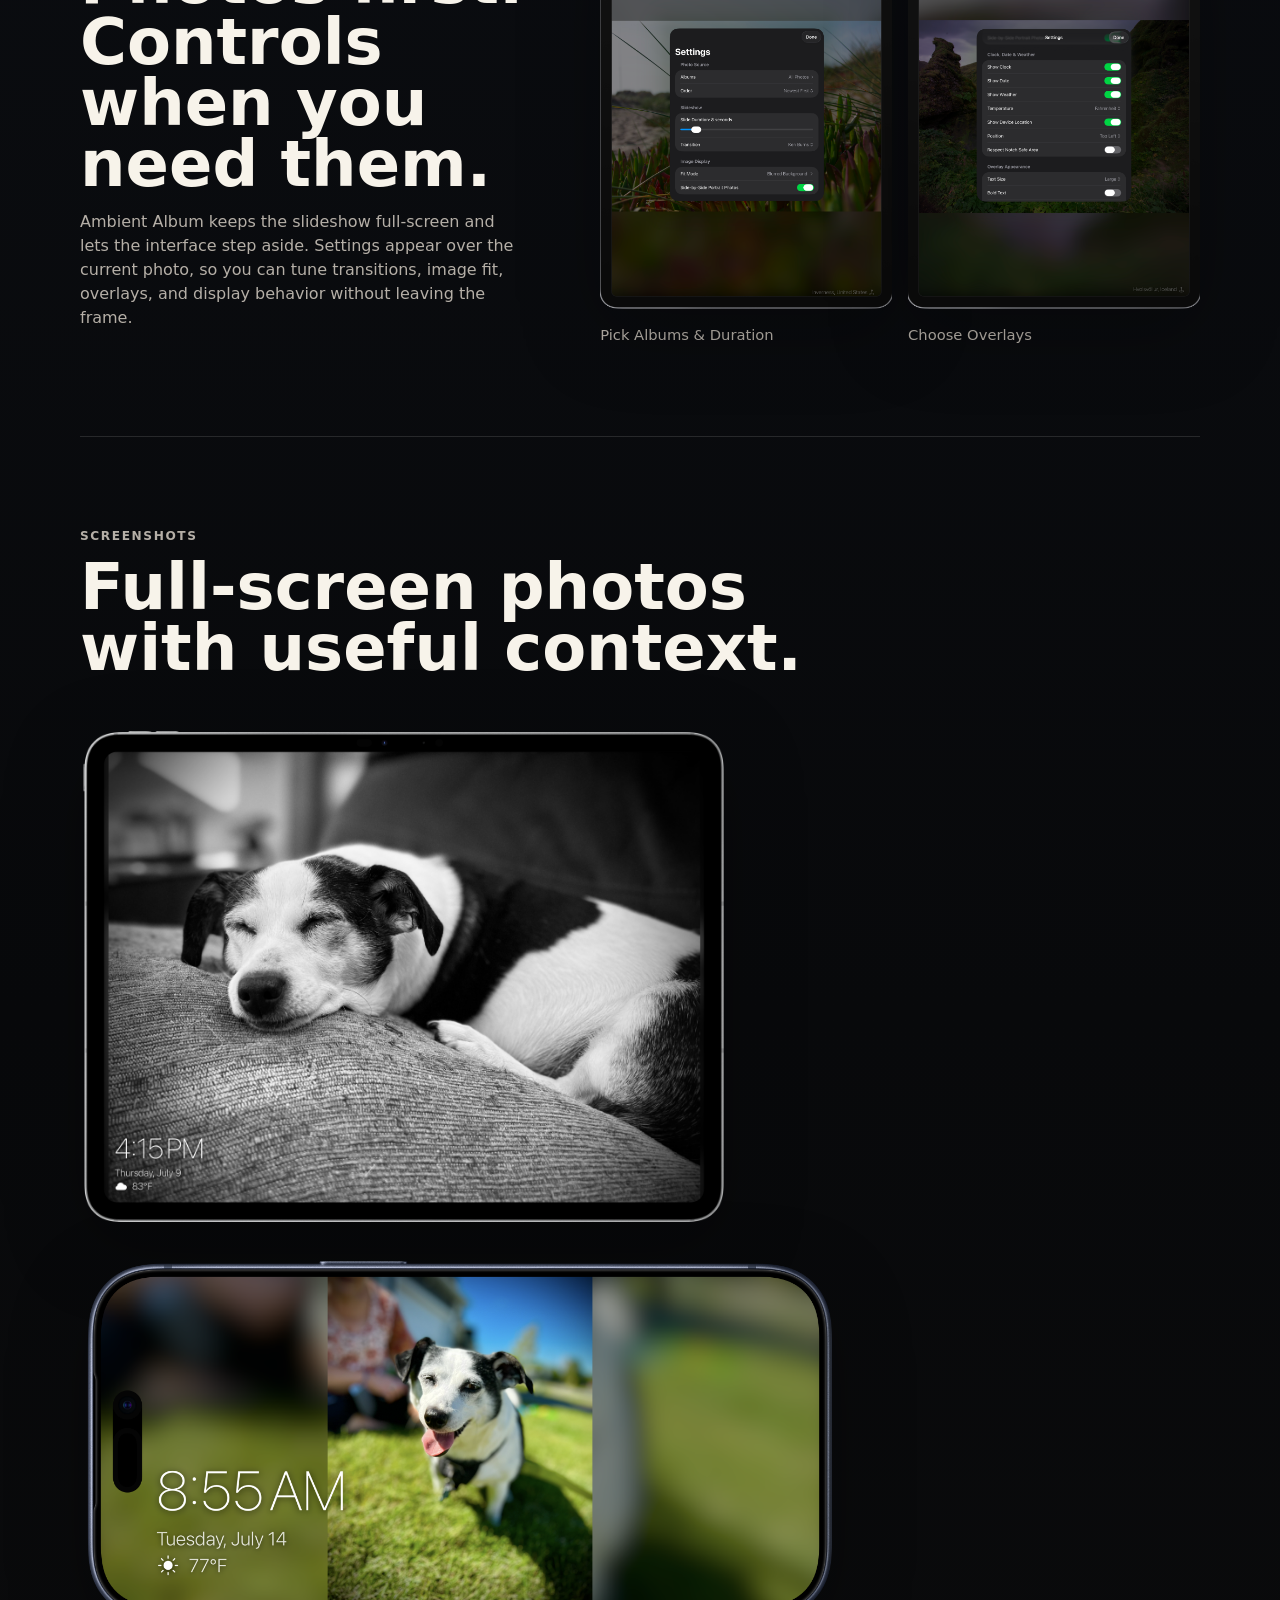
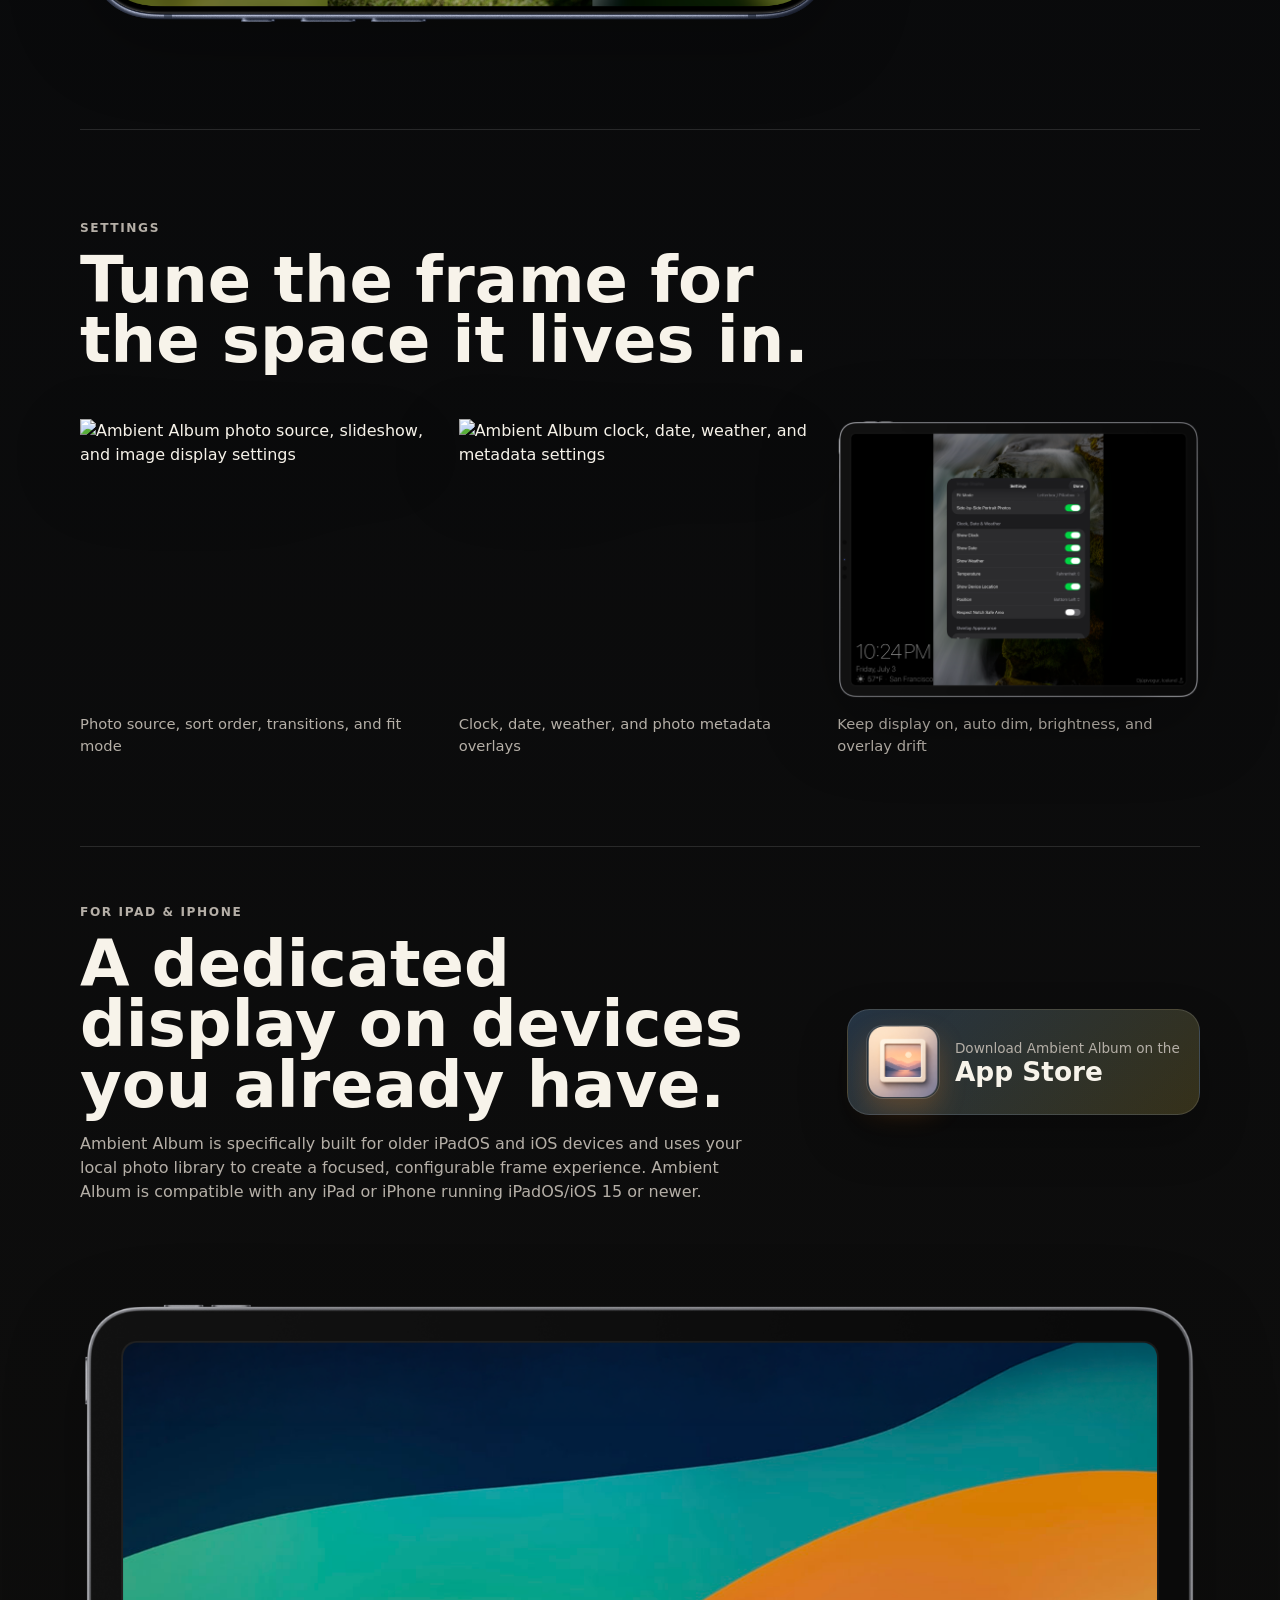
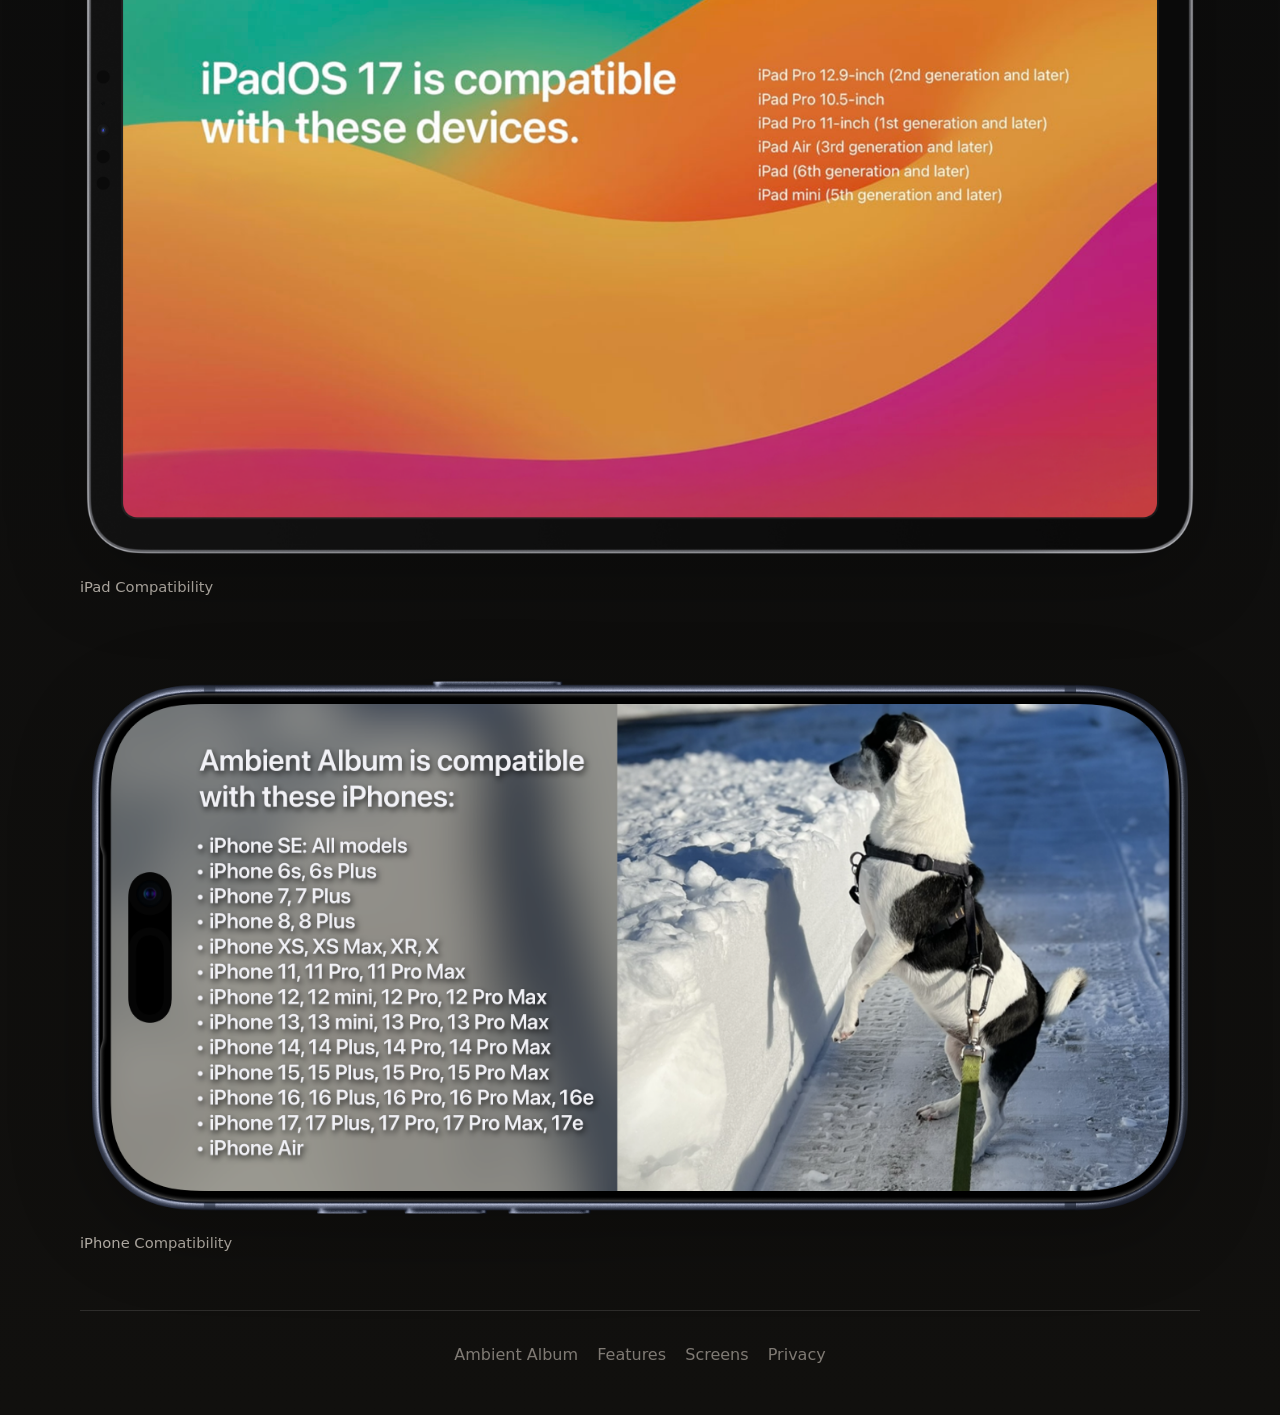
==== commit 050e3178: "Update index.html" ====
--- a/docs/index.html
+++ b/docs/index.html
@@ -3,12 +3,12 @@
 <head>
     <meta charset="utf-8">
     <meta name="viewport" content="width=device-width, initial-scale=1">
-    <meta name="description" content="Ambient Album turns an iPad into a calm digital picture frame with albums, weather, clock overlays, and slideshow controls.">
+    <meta name="description" content="Ambient Album turns an iPad or iPhone into a calm digital picture frame with albums, weather, clock overlays, and slideshow controls.">
     <meta name="robots" content="index, follow">
     <meta property="og:type" content="website">
     <meta property="og:site_name" content="Ambient Album">
     <meta property="og:title" content="Ambient Album">
-    <meta property="og:description" content="A quiet photo frame for iPad, built around your photo library.">
+    <meta property="og:description" content="A quiet photo frame for iPad & iPhone, built around your photo library.">
     <meta property="og:image" content="assets/ambient-album-icon.png">
     <meta name="twitter:card" content="summary_large_image">
     <meta name="twitter:title" content="Ambient Album">
@@ -22,8 +22,8 @@
         "@type": "SoftwareApplication",
         "name": "Ambient Album",
         "applicationCategory": "PhotographyApplication",
-        "operatingSystem": "iPadOS",
-        "description": "Ambient Album turns an iPad into a digital photo frame with album selection, slideshow controls, weather, clock, and photo metadata overlays.",
+        "operatingSystem": "iPadOS", "iOS"
+        "description": "Ambient Album turns an iPad or iPhone into a digital photo frame with album selection, slideshow controls, weather, clock, and photo metadata overlays.",
         "image": "assets/ambient-album-icon.png",
         "publisher": {
             "@type": "Person",
@@ -49,7 +49,7 @@
     <main id="top">
         <section class="hero">
             <div class="hero-copy">
-                <p class="eyebrow">A photo frame for iPad</p>
+                <p class="eyebrow">A photo frame for iPad & iPhone</p>
                 <h1>Ambient Album</h1>
                 <p class="lede">
                     Turn your old iPad or iPhone into a quiet, always-on picture frame for the albums and memories already in your Photo Library.
